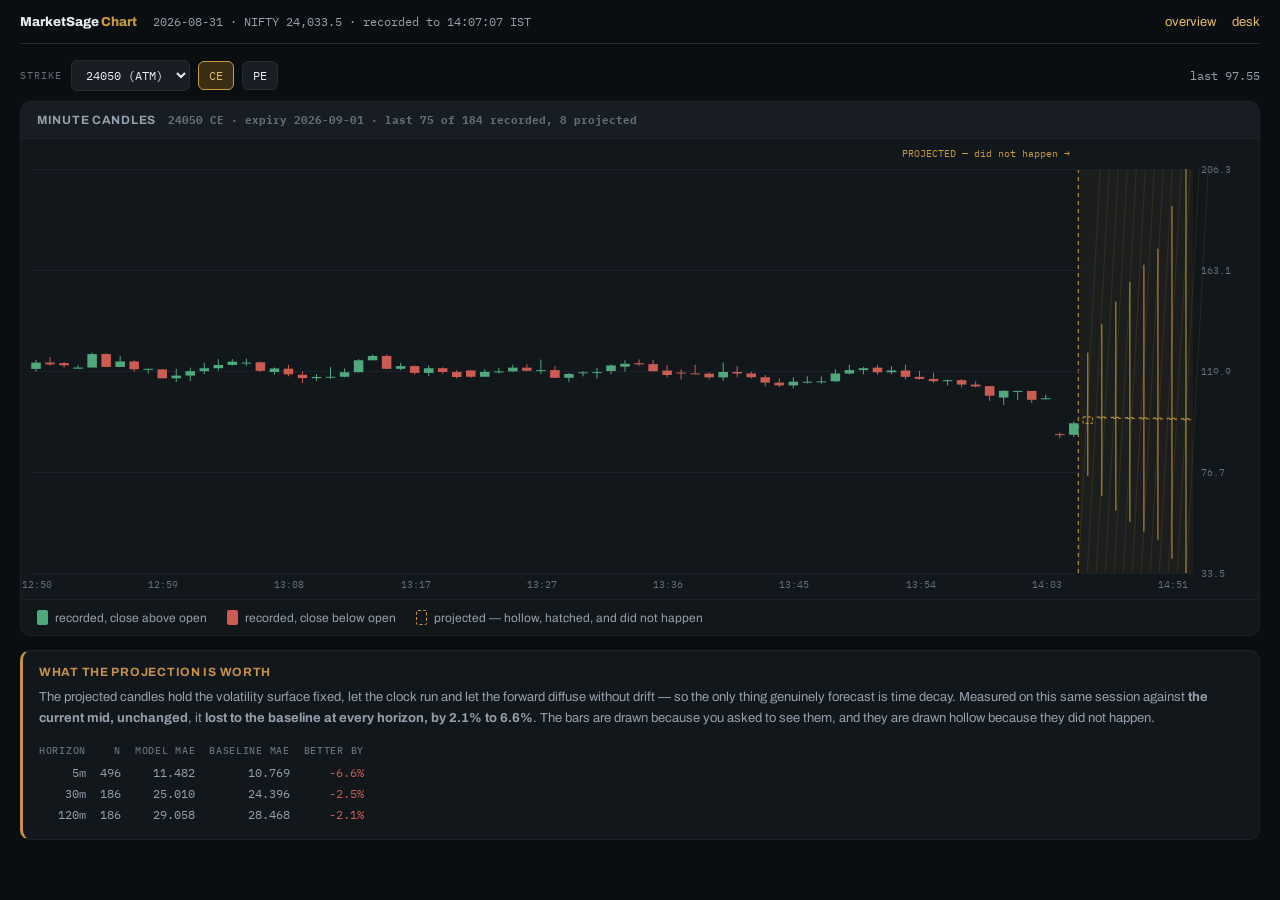
==== services/dashboard/chart.html @ 2f6ae6b8 "Draw the candles, projection included The sheets answered the question in the wrong medium. The ask " ====
<!doctype html>
<html lang="en" data-theme="dark">
<head>
<meta charset="utf-8">
<meta name="viewport" content="width=device-width, initial-scale=1">
<title>Option chart · MarketSage</title>
<link rel="preconnect" href="https://fonts.googleapis.com">
<link rel="preconnect" href="https://fonts.gstatic.com" crossorigin>
<link rel="stylesheet" href="https://fonts.googleapis.com/css2?family=Archivo:wght@400;500;600;700;800&family=IBM+Plex+Mono:wght@400;500;600&display=swap">
<style>
/* One contract's minute candles, and what a projection says comes next.
 *
 * The whole design problem here is one thing: a projection drawn beside a price
 * series is indistinguishable from history the moment somebody screenshots it.
 * So the projected bars are hollow, sit behind a hatched panel, are separated by
 * a labelled divider, and carry the score the method actually earned. None of
 * that is decoration - it is the difference between a chart and a claim.
 */
:root {
  --bg:#0B0E11; --panel:#12171C; --panel-2:#171D23;
  --line:#232B33; --line-soft:#1A2128;
  --fg:#E6ECF2; --fg-dim:#93A0AD; --fg-faint:#626E7A;
  --accent:#C89B3C; --accent-2:#E4BC63; --accent-dim:#3A2E14;
  --up:#4FA97C; --down:#CC5B52; --warn:#C79245;
  --mono:"IBM Plex Mono",ui-monospace,Menlo,monospace;
  --sans:"Archivo",-apple-system,"Segoe UI",Roboto,sans-serif;
}
* { box-sizing:border-box; }
body { margin:0; background:var(--bg); color:var(--fg); font-family:var(--sans); font-size:13px; }
a { color:var(--accent-2); text-decoration:none; }
.wrap { max-width:1320px; margin:0 auto; padding:0 20px 60px; }

.top { display:flex; align-items:center; gap:16px; flex-wrap:wrap; padding:14px 0;
       border-bottom:1px solid var(--line); }
.brand { font-weight:800; } .brand em { font-style:normal; color:var(--accent); }
.spacer { flex:1; }
.meta { font-family:var(--mono); font-size:12px; color:var(--fg-dim); }

.controls { display:flex; gap:8px; align-items:center; flex-wrap:wrap; margin:16px 0 10px; }
select, button { font-family:var(--mono); font-size:12px; background:var(--panel-2);
  color:var(--fg); border:1px solid var(--line); border-radius:6px; padding:6px 10px; }
button[aria-pressed="true"] { background:var(--accent-dim); border-color:var(--accent);
  color:var(--accent-2); }
label { font-family:var(--mono); font-size:10px; letter-spacing:.09em; text-transform:uppercase;
  color:var(--fg-faint); margin-right:2px; }

.panel { background:var(--panel); border:1px solid var(--line-soft); border-radius:10px;
  overflow:hidden; }
.panel h2 { margin:0; padding:11px 16px; font-size:12px; letter-spacing:.06em;
  text-transform:uppercase; color:var(--fg-dim); border-bottom:1px solid var(--line-soft);
  background:var(--panel-2); display:flex; gap:12px; align-items:baseline; }
.panel h2 .sub { font-family:var(--mono); font-size:11px; color:var(--fg-faint);
  text-transform:none; letter-spacing:0; }
#chart { display:block; width:100%; height:460px; }

.legend { display:flex; gap:20px; flex-wrap:wrap; padding:10px 16px;
  border-top:1px solid var(--line-soft); font-size:12px; color:var(--fg-dim); }
.key { display:inline-flex; align-items:center; gap:7px; }
.swatch { width:11px; height:15px; border-radius:2px; display:inline-block; }
.swatch.up { background:var(--up); } .swatch.down { background:var(--down); }
.swatch.proj { background:transparent; border:1.5px dashed var(--accent); }

.verdict { margin-top:14px; background:var(--panel); border:1px solid var(--line-soft);
  border-left:3px solid var(--warn); border-radius:10px; padding:14px 16px; }
.verdict h3 { margin:0 0 8px; font-size:12px; letter-spacing:.06em; text-transform:uppercase;
  color:var(--warn); }
.verdict p { margin:0 0 10px; color:var(--fg-dim); line-height:1.6; }
table { border-collapse:collapse; font-family:var(--mono); font-size:12px; }
th { text-align:right; padding:5px 14px 5px 0; color:var(--fg-faint); font-weight:500;
  font-size:10px; letter-spacing:.07em; text-transform:uppercase; }
td { text-align:right; padding:3px 14px 3px 0; color:var(--fg-dim); }
td.bad { color:var(--down); }
.muted { color:var(--fg-faint); }
</style>
</head>
<body>
<div class="wrap">

  <div class="top">
    <span class="brand">MarketSage&nbsp;<em>Chart</em></span>
    <span class="meta" id="meta">—</span>
    <span class="spacer"></span>
    <a href="index.html">overview</a>
    <a href="desk.html">desk</a>
  </div>

  <div class="controls">
    <label for="strike">strike</label>
    <select id="strike"></select>
    <button id="ce" data-right="CE" aria-pressed="true">CE</button>
    <button id="pe" data-right="PE" aria-pressed="false">PE</button>
    <span class="spacer"></span>
    <span class="meta" id="last">—</span>
  </div>

  <div class="panel">
    <h2>Minute candles <span class="sub" id="title">—</span></h2>
    <canvas id="chart"></canvas>
    <div class="legend">
      <span class="key"><i class="swatch up"></i> recorded, close above open</span>
      <span class="key"><i class="swatch down"></i> recorded, close below open</span>
      <span class="key"><i class="swatch proj"></i> projected — hollow, hatched, and did not happen</span>
    </div>
  </div>

  <div class="verdict">
    <h3>What the projection is worth</h3>
    <p id="verdictText" class="muted"></p>
    <table id="scoreTable"></table>
  </div>

</div>

<script src="chart_data.js"></script>
<script>
const D = window.CHART;
const cv = document.getElementById("chart");
const ctx = cv.getContext("2d");
let right = "CE";
// Recorded bars shown. Enough for the shape of the session, few enough that the
// projection is legible beside them rather than crushed against the axis.
const WINDOW = 75;

const css = n => getComputedStyle(document.documentElement).getPropertyValue(n).trim();

function strikes() {
  return [...new Set(D.series.map(s => s.strike))].sort((a, b) => a - b);
}
function current() {
  const k = Number(document.getElementById("strike").value);
  return D.series.find(s => s.strike === k && s.right === right);
}

function fit() {
  // Redraw at the device's pixel density; a canvas scaled by CSS alone renders
  // candles a pixel wide as a smear.
  const ratio = window.devicePixelRatio || 1;
  cv.width = cv.clientWidth * ratio;
  cv.height = cv.clientHeight * ratio;
  ctx.setTransform(ratio, 0, 0, ratio, 0, 0);
}

function draw() {
  const s = current();
  fit();
  const W = cv.clientWidth, H = cv.clientHeight;
  ctx.clearRect(0, 0, W, H);
  if (!s || !s.recorded.length) {
    ctx.fillStyle = css("--fg-faint"); ctx.font = "13px " + css("--sans");
    ctx.fillText("nothing recorded for this contract", 20, 30);
    return;
  }

  // A trailing window, not the whole session. With 184 recorded bars against
  // eight projected ones the projection was three percent of the width - the
  // part the chart exists to show, squeezed into the margin.
  const rec = s.recorded.slice(-WINDOW), proj = s.projected || [];
  const all = [...rec, ...proj];
  const pad = { l: 8, r: 66, t: 30, b: 26 };
  const lo = Math.min(...all.map(b => b.l)), hi = Math.max(...all.map(b => b.h));
  const span = (hi - lo) || 1;
  const y = v => pad.t + (H - pad.t - pad.b) * (1 - (v - lo) / span);
  const n = all.length;
  const bw = Math.max(1.2, (W - pad.l - pad.r) / n * 0.68);
  const x = i => pad.l + (W - pad.l - pad.r) * (i + 0.5) / n;

  // The hatched panel behind everything projected. A reader who takes in only
  // the shape still sees that the right-hand side is a different kind of thing.
  if (proj.length) {
    const x0 = x(rec.length) - bw;
    ctx.save();
    ctx.fillStyle = "rgba(200,155,60,0.06)";
    ctx.fillRect(x0, pad.t, W - pad.r - x0, H - pad.t - pad.b);
    ctx.strokeStyle = "rgba(200,155,60,0.13)"; ctx.lineWidth = 1;
    for (let px = x0; px < W - pad.r; px += 9) {
      ctx.beginPath(); ctx.moveTo(px, H - pad.b); ctx.lineTo(px + 22, pad.t); ctx.stroke();
    }
    ctx.restore();

    ctx.strokeStyle = css("--accent"); ctx.setLineDash([4, 4]); ctx.lineWidth = 1;
    ctx.beginPath(); ctx.moveTo(x0, pad.t); ctx.lineTo(x0, H - pad.b); ctx.stroke();
    ctx.setLineDash([]);
    // Above the plot, right-aligned to the divider, so it cannot be clipped by
    // the price axis however narrow the projection is.
    ctx.fillStyle = css("--accent"); ctx.font = "10px " + css("--mono");
    ctx.textAlign = "right";
    ctx.fillText("PROJECTED — did not happen →", x0 - 8, 18);
    ctx.textAlign = "left";
  }

  // Price axis.
  ctx.font = "10px " + css("--mono"); ctx.fillStyle = css("--fg-faint");
  ctx.strokeStyle = css("--line-soft"); ctx.lineWidth = 1;
  for (let i = 0; i <= 4; i++) {
    const v = lo + span * i / 4, yy = Math.round(y(v)) + 0.5;
    ctx.beginPath(); ctx.moveTo(pad.l, yy); ctx.lineTo(W - pad.r, yy); ctx.stroke();
    ctx.fillText(v.toFixed(1), W - pad.r + 8, yy + 3);
  }

  all.forEach((b, i) => {
    const projected = i >= rec.length;
    const up = b.c >= b.o;
    const colour = projected ? css("--accent") : (up ? css("--up") : css("--down"));
    const cx = x(i);
    ctx.strokeStyle = colour; ctx.lineWidth = 1;
    ctx.beginPath(); ctx.moveTo(cx, y(b.h)); ctx.lineTo(cx, y(b.l)); ctx.stroke();

    const top = y(Math.max(b.o, b.c)), bot = y(Math.min(b.o, b.c));
    const h = Math.max(1, bot - top);
    if (projected) {
      // Hollow, dashed. A filled projected candle is a lie with a light source.
      ctx.setLineDash([3, 2]);
      ctx.strokeRect(cx - bw / 2, top, bw, h);
      ctx.setLineDash([]);
    } else {
      ctx.fillStyle = colour;
      ctx.fillRect(cx - bw / 2, top, bw, h);
    }
  });

  // Time axis, thinned so labels never collide.
  ctx.fillStyle = css("--fg-faint");
  const every = Math.ceil(n / 10);
  all.forEach((b, i) => {
    if (i % every) return;
    ctx.fillText(b.t, x(i) - 14, H - pad.b + 15);
  });
}

function render() {
  const s = current();
  document.getElementById("title").textContent =
    s ? `${s.strike} ${s.right} · expiry ${D.expiry} · last ${Math.min(WINDOW, s.recorded.length)} of ${s.recorded.length} recorded, ${s.projected.length} projected`
      : "—";
  document.getElementById("last").textContent =
    s && s.recorded.length ? `last ${s.recorded[s.recorded.length - 1].c.toFixed(2)}` : "";
  draw();
}

function init() {
  document.getElementById("meta").textContent =
    `${D.day} · NIFTY ${D.spot.toLocaleString("en-IN")} · recorded to ${D.as_of} IST`;

  const sel = document.getElementById("strike");
  const atm = strikes().reduce((a, b) => Math.abs(b - D.spot) < Math.abs(a - D.spot) ? b : a);
  sel.innerHTML = strikes().map(k =>
    `<option value="${k}" ${k === atm ? "selected" : ""}>${k}${k === atm ? "  (ATM)" : ""}</option>`
  ).join("");
  sel.onchange = render;

  for (const id of ["ce", "pe"]) {
    document.getElementById(id).onclick = e => {
      right = e.currentTarget.dataset.right;
      document.getElementById("ce").setAttribute("aria-pressed", String(right === "CE"));
      document.getElementById("pe").setAttribute("aria-pressed", String(right === "PE"));
      render();
    };
  }

  const sc = D.score;
  document.getElementById("verdictText").innerHTML =
    `The projected candles hold the volatility surface fixed, let the clock run and let the ` +
    `forward diffuse without drift — so the only thing genuinely forecast is time decay. ` +
    `Measured on this same session against <strong>${sc.baseline}</strong>, it ` +
    `<strong>${sc.verdict}</strong>. The bars are drawn because you asked to see them, and ` +
    `they are drawn hollow because they did not happen.`;
  document.getElementById("scoreTable").innerHTML =
    "<tr><th>horizon</th><th>n</th><th>model MAE</th><th>baseline MAE</th><th>better by</th></tr>" +
    sc.horizons.map(h => {
      const d = 1 - h.model_mae / h.baseline_mae;
      return `<tr><td>${h.minutes}m</td><td>${h.n}</td><td>${h.model_mae.toFixed(3)}</td>` +
             `<td>${h.baseline_mae.toFixed(3)}</td>` +
             `<td class="${d < 0 ? "bad" : ""}">${(d * 100).toFixed(1)}%</td></tr>`;
    }).join("");

  render();
  window.addEventListener("resize", draw);
}
init();
</script>
</body>
</html>
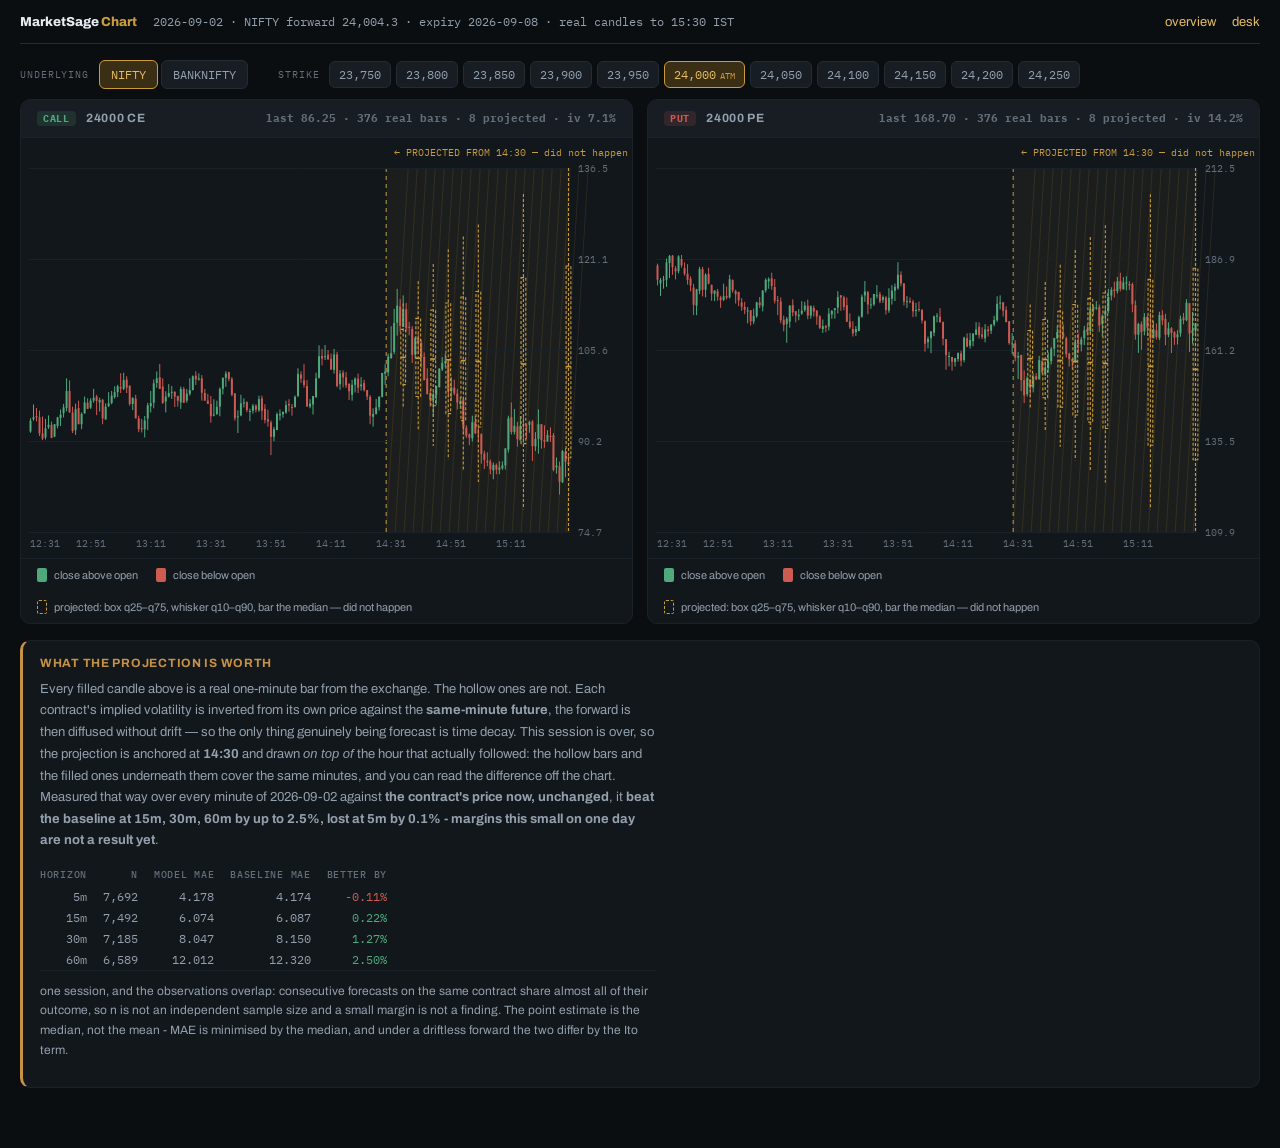
==== commit d6ad6e29: "Real option candles for both indices, and the endpoint that had never worked The ask was to draw the" ====
--- a/services/dashboard/chart.html
+++ b/services/dashboard/chart.html
@@ -8,13 +8,18 @@
 <link rel="preconnect" href="https://fonts.gstatic.com" crossorigin>
 <link rel="stylesheet" href="https://fonts.googleapis.com/css2?family=Archivo:wght@400;500;600;700;800&family=IBM+Plex+Mono:wght@400;500;600&display=swap">
 <style>
-/* One contract's minute candles, and what a projection says comes next.
+/* One strike's call and put, minute by minute, and what a projection says next.
  *
- * The whole design problem here is one thing: a projection drawn beside a price
- * series is indistinguishable from history the moment somebody screenshots it.
- * So the projected bars are hollow, sit behind a hatched panel, are separated by
- * a labelled divider, and carry the score the method actually earned. None of
- * that is decoration - it is the difference between a chart and a claim.
+ * The design problem is one thing: a projection drawn beside a price series is
+ * indistinguishable from history the moment somebody screenshots it. So the
+ * projected bars are hollow and dashed, sit behind a hatched panel past a
+ * labelled divider, and carry the score the method actually earned on this same
+ * day. None of that is decoration - it is the difference between a chart and a
+ * claim.
+ *
+ * Call and put are drawn side by side rather than behind a toggle, because a
+ * strike is one position seen from two directions and flipping between them
+ * hides the thing worth seeing: they move against each other.
  */
 :root {
   --bg:#0B0E11; --panel:#12171C; --panel-2:#171D23;
@@ -22,13 +27,15 @@
   --fg:#E6ECF2; --fg-dim:#93A0AD; --fg-faint:#626E7A;
   --accent:#C89B3C; --accent-2:#E4BC63; --accent-dim:#3A2E14;
   --up:#4FA97C; --down:#CC5B52; --warn:#C79245;
+  --ce:#4FA97C; --pe:#CC5B52;
   --mono:"IBM Plex Mono",ui-monospace,Menlo,monospace;
   --sans:"Archivo",-apple-system,"Segoe UI",Roboto,sans-serif;
 }
 * { box-sizing:border-box; }
 body { margin:0; background:var(--bg); color:var(--fg); font-family:var(--sans); font-size:13px; }
 a { color:var(--accent-2); text-decoration:none; }
-.wrap { max-width:1320px; margin:0 auto; padding:0 20px 60px; }
+a:hover { text-decoration:underline; }
+.wrap { max-width:1560px; margin:0 auto; padding:0 20px 60px; }
 
 .top { display:flex; align-items:center; gap:16px; flex-wrap:wrap; padding:14px 0;
        border-bottom:1px solid var(--line); }
@@ -36,41 +43,52 @@
 .spacer { flex:1; }
 .meta { font-family:var(--mono); font-size:12px; color:var(--fg-dim); }
 
-.controls { display:flex; gap:8px; align-items:center; flex-wrap:wrap; margin:16px 0 10px; }
-select, button { font-family:var(--mono); font-size:12px; background:var(--panel-2);
-  color:var(--fg); border:1px solid var(--line); border-radius:6px; padding:6px 10px; }
+.controls { display:flex; gap:10px; align-items:center; flex-wrap:wrap; margin:16px 0 6px; }
+label { font-family:var(--mono); font-size:10px; letter-spacing:.09em; text-transform:uppercase;
+  color:var(--fg-faint); }
+button { font-family:var(--mono); font-size:12px; background:var(--panel-2); cursor:pointer;
+  color:var(--fg-dim); border:1px solid var(--line); border-radius:6px; padding:6px 11px; }
+button:hover { color:var(--fg); border-color:var(--fg-faint); }
 button[aria-pressed="true"] { background:var(--accent-dim); border-color:var(--accent);
   color:var(--accent-2); }
-label { font-family:var(--mono); font-size:10px; letter-spacing:.09em; text-transform:uppercase;
-  color:var(--fg-faint); margin-right:2px; }
-
+.strikes { display:flex; gap:5px; flex-wrap:wrap; }
+.strikes button { padding:5px 9px; }
+.strikes button .atm { color:var(--accent); font-size:9px; margin-left:4px; }
+
+.grid { display:grid; gap:14px; margin-top:10px;
+        grid-template-columns:repeat(auto-fit,minmax(460px,1fr)); }
 .panel { background:var(--panel); border:1px solid var(--line-soft); border-radius:10px;
   overflow:hidden; }
 .panel h2 { margin:0; padding:11px 16px; font-size:12px; letter-spacing:.06em;
   text-transform:uppercase; color:var(--fg-dim); border-bottom:1px solid var(--line-soft);
-  background:var(--panel-2); display:flex; gap:12px; align-items:baseline; }
+  background:var(--panel-2); display:flex; gap:10px; align-items:baseline; flex-wrap:wrap; }
+.panel h2 .tag { font-family:var(--mono); padding:1px 6px; border-radius:4px; font-size:10px; }
+.panel h2 .tag.ce { background:rgba(79,169,124,.15); color:var(--ce); }
+.panel h2 .tag.pe { background:rgba(204,91,82,.15); color:var(--pe); }
 .panel h2 .sub { font-family:var(--mono); font-size:11px; color:var(--fg-faint);
-  text-transform:none; letter-spacing:0; }
-#chart { display:block; width:100%; height:460px; }
-
-.legend { display:flex; gap:20px; flex-wrap:wrap; padding:10px 16px;
-  border-top:1px solid var(--line-soft); font-size:12px; color:var(--fg-dim); }
+  text-transform:none; letter-spacing:0; margin-left:auto; }
+canvas { display:block; width:100%; height:420px; }
+
+.legend { display:flex; gap:18px; flex-wrap:wrap; padding:9px 16px;
+  border-top:1px solid var(--line-soft); font-size:11px; color:var(--fg-dim); }
 .key { display:inline-flex; align-items:center; gap:7px; }
-.swatch { width:11px; height:15px; border-radius:2px; display:inline-block; }
+.swatch { width:10px; height:14px; border-radius:2px; display:inline-block; }
 .swatch.up { background:var(--up); } .swatch.down { background:var(--down); }
 .swatch.proj { background:transparent; border:1.5px dashed var(--accent); }
 
-.verdict { margin-top:14px; background:var(--panel); border:1px solid var(--line-soft);
-  border-left:3px solid var(--warn); border-radius:10px; padding:14px 16px; }
-.verdict h3 { margin:0 0 8px; font-size:12px; letter-spacing:.06em; text-transform:uppercase;
+.verdict { margin-top:16px; background:var(--panel); border:1px solid var(--line-soft);
+  border-left:3px solid var(--warn); border-radius:10px; padding:15px 17px; }
+.verdict h3 { margin:0 0 9px; font-size:12px; letter-spacing:.06em; text-transform:uppercase;
   color:var(--warn); }
-.verdict p { margin:0 0 10px; color:var(--fg-dim); line-height:1.6; }
+.verdict p { margin:0 0 11px; color:var(--fg-dim); line-height:1.65; max-width:88ch; }
 table { border-collapse:collapse; font-family:var(--mono); font-size:12px; }
-th { text-align:right; padding:5px 14px 5px 0; color:var(--fg-faint); font-weight:500;
+th { text-align:right; padding:5px 16px 5px 0; color:var(--fg-faint); font-weight:500;
   font-size:10px; letter-spacing:.07em; text-transform:uppercase; }
-td { text-align:right; padding:3px 14px 3px 0; color:var(--fg-dim); }
-td.bad { color:var(--down); }
+td { text-align:right; padding:3px 16px 3px 0; color:var(--fg-dim); }
+td.bad { color:var(--down); } td.good { color:var(--up); }
 .muted { color:var(--fg-faint); }
+.note { margin-top:11px; padding-top:11px; border-top:1px solid var(--line-soft);
+  color:var(--fg-faint); line-height:1.6; font-size:12px; max-width:88ch; }
 </style>
 </head>
 <body>
@@ -80,26 +98,42 @@
     <span class="brand">MarketSage&nbsp;<em>Chart</em></span>
     <span class="meta" id="meta">—</span>
     <span class="spacer"></span>
+    <!-- No link to live.html. It is deliberately off the publish allowlist -
+         it polls /api/live, which only the local dashboard process serves - so
+         linking it from here would publish a page pointing at a 404. There is a
+         test for exactly this and it caught this link. -->
     <a href="index.html">overview</a>
     <a href="desk.html">desk</a>
   </div>
 
   <div class="controls">
-    <label for="strike">strike</label>
-    <select id="strike"></select>
-    <button id="ce" data-right="CE" aria-pressed="true">CE</button>
-    <button id="pe" data-right="PE" aria-pressed="false">PE</button>
-    <span class="spacer"></span>
-    <span class="meta" id="last">—</span>
+    <label>underlying</label>
+    <span id="unders"></span>
+    <span style="width:10px"></span>
+    <label>strike</label>
+    <span class="strikes" id="strikes"></span>
   </div>
 
-  <div class="panel">
-    <h2>Minute candles <span class="sub" id="title">—</span></h2>
-    <canvas id="chart"></canvas>
-    <div class="legend">
-      <span class="key"><i class="swatch up"></i> recorded, close above open</span>
-      <span class="key"><i class="swatch down"></i> recorded, close below open</span>
-      <span class="key"><i class="swatch proj"></i> projected — hollow, hatched, and did not happen</span>
+  <div class="grid">
+    <div class="panel">
+      <h2><span class="tag ce">CALL</span> <span id="ceTitle">—</span>
+          <span class="sub" id="ceSub">—</span></h2>
+      <canvas id="ceChart"></canvas>
+      <div class="legend">
+        <span class="key"><i class="swatch up"></i> close above open</span>
+        <span class="key"><i class="swatch down"></i> close below open</span>
+        <span class="key"><i class="swatch proj"></i> projected: box q25–q75, whisker q10–q90, bar the median — did not happen</span>
+      </div>
+    </div>
+    <div class="panel">
+      <h2><span class="tag pe">PUT</span> <span id="peTitle">—</span>
+          <span class="sub" id="peSub">—</span></h2>
+      <canvas id="peChart"></canvas>
+      <div class="legend">
+        <span class="key"><i class="swatch up"></i> close above open</span>
+        <span class="key"><i class="swatch down"></i> close below open</span>
+        <span class="key"><i class="swatch proj"></i> projected: box q25–q75, whisker q10–q90, bar the median — did not happen</span>
+      </div>
     </div>
   </div>
 
@@ -107,6 +141,7 @@
     <h3>What the projection is worth</h3>
     <p id="verdictText" class="muted"></p>
     <table id="scoreTable"></table>
+    <p class="note" id="caveat"></p>
   </div>
 
 </div>
@@ -114,60 +149,65 @@
 <script src="chart_data.js"></script>
 <script>
 const D = window.CHART;
-const cv = document.getElementById("chart");
-const ctx = cv.getContext("2d");
-let right = "CE";
-// Recorded bars shown. Enough for the shape of the session, few enough that the
-// projection is legible beside them rather than crushed against the axis.
-const WINDOW = 75;
+
+// A trailing window, not the whole session. Wide enough that the projected hour
+// is a minority of the picture: at 75 bars the hatched panel covered four fifths
+// of the chart, and a marking that covers almost everything stops marking
+// anything. Three hours of real trading against one projected one.
+const WINDOW = 180;
+
+let block = D.blocks[0];
+let strike = block.atm;
 
 const css = n => getComputedStyle(document.documentElement).getPropertyValue(n).trim();
-
-function strikes() {
-  return [...new Set(D.series.map(s => s.strike))].sort((a, b) => a - b);
-}
-function current() {
-  const k = Number(document.getElementById("strike").value);
-  return D.series.find(s => s.strike === k && s.right === right);
-}
-
-function fit() {
+const $ = id => document.getElementById(id);
+
+const strikesOf = b => [...new Set(b.series.map(s => s.strike))].sort((a, b) => a - b);
+const seriesFor = right => block.series.find(s => s.strike === strike && s.right === right);
+
+function fit(cv) {
   // Redraw at the device's pixel density; a canvas scaled by CSS alone renders
-  // candles a pixel wide as a smear.
+  // a one-pixel wick as a smear.
   const ratio = window.devicePixelRatio || 1;
   cv.width = cv.clientWidth * ratio;
   cv.height = cv.clientHeight * ratio;
-  ctx.setTransform(ratio, 0, 0, ratio, 0, 0);
-}
-
-function draw() {
-  const s = current();
-  fit();
+  cv.getContext("2d").setTransform(ratio, 0, 0, ratio, 0, 0);
+}
+
+function draw(cv, s) {
+  fit(cv);
+  const ctx = cv.getContext("2d");
   const W = cv.clientWidth, H = cv.clientHeight;
   ctx.clearRect(0, 0, W, H);
   if (!s || !s.recorded.length) {
     ctx.fillStyle = css("--fg-faint"); ctx.font = "13px " + css("--sans");
-    ctx.fillText("nothing recorded for this contract", 20, 30);
+    ctx.fillText("this contract did not trade today", 20, 34);
     return;
   }
 
-  // A trailing window, not the whole session. With 184 recorded bars against
-  // eight projected ones the projection was three percent of the width - the
-  // part the chart exists to show, squeezed into the margin.
   const rec = s.recorded.slice(-WINDOW), proj = s.projected || [];
-  const all = [...rec, ...proj];
-  const pad = { l: 8, r: 66, t: 30, b: 26 };
+  const pad = { l: 8, r: 62, t: 30, b: 26 };
+
+  // Projected bars sit on the same time axis as the real ones, at the minute
+  // each was a forecast *of*. The day is over, so the projection lands on top of
+  // an hour that actually happened — which is the only arrangement where a
+  // reader can judge it instead of taking the table's word for it.
+  const at = new Map(rec.map((b, i) => [b.t, i]));
+  const placed = proj.map(p => ({ ...p, i: at.get(p.t) })).filter(p => p.i !== undefined);
+  const anchorAt = at.has(s.anchor) ? at.get(s.anchor) : rec.length;
+
+  const all = [...rec, ...placed];
   const lo = Math.min(...all.map(b => b.l)), hi = Math.max(...all.map(b => b.h));
   const span = (hi - lo) || 1;
   const y = v => pad.t + (H - pad.t - pad.b) * (1 - (v - lo) / span);
-  const n = all.length;
-  const bw = Math.max(1.2, (W - pad.l - pad.r) / n * 0.68);
+  const n = rec.length;
+  const bw = Math.max(1.2, (W - pad.l - pad.r) / n * 0.66);
   const x = i => pad.l + (W - pad.l - pad.r) * (i + 0.5) / n;
 
   // The hatched panel behind everything projected. A reader who takes in only
   // the shape still sees that the right-hand side is a different kind of thing.
-  if (proj.length) {
-    const x0 = x(rec.length) - bw;
+  if (placed.length) {
+    const x0 = x(anchorAt) - bw;
     ctx.save();
     ctx.fillStyle = "rgba(200,155,60,0.06)";
     ctx.fillRect(x0, pad.t, W - pad.r - x0, H - pad.t - pad.b);
@@ -180,15 +220,15 @@
     ctx.strokeStyle = css("--accent"); ctx.setLineDash([4, 4]); ctx.lineWidth = 1;
     ctx.beginPath(); ctx.moveTo(x0, pad.t); ctx.lineTo(x0, H - pad.b); ctx.stroke();
     ctx.setLineDash([]);
-    // Above the plot, right-aligned to the divider, so it cannot be clipped by
-    // the price axis however narrow the projection is.
+    // Above the plot and right-aligned to the divider, so it cannot be clipped
+    // by the price axis however narrow the projection is.
+    // Inside the hatched region and left-aligned to its own divider. Aligned
+    // the other way it ran off the left edge of the canvas as soon as the
+    // anchor moved early in the window, and printed "30 — did not happen".
     ctx.fillStyle = css("--accent"); ctx.font = "10px " + css("--mono");
-    ctx.textAlign = "right";
-    ctx.fillText("PROJECTED — did not happen →", x0 - 8, 18);
-    ctx.textAlign = "left";
-  }
-
-  // Price axis.
+    ctx.fillText(`← PROJECTED FROM ${s.anchor} — did not happen`, x0 + 8, 18);
+  }
+
   ctx.font = "10px " + css("--mono"); ctx.fillStyle = css("--fg-faint");
   ctx.strokeStyle = css("--line-soft"); ctx.lineWidth = 1;
   for (let i = 0; i <= 4; i++) {
@@ -197,84 +237,127 @@
     ctx.fillText(v.toFixed(1), W - pad.r + 8, yy + 3);
   }
 
-  all.forEach((b, i) => {
-    const projected = i >= rec.length;
-    const up = b.c >= b.o;
-    const colour = projected ? css("--accent") : (up ? css("--up") : css("--down"));
+  // What happened, first and filled.
+  rec.forEach((b, i) => {
+    const colour = b.c >= b.o ? css("--up") : css("--down");
     const cx = x(i);
     ctx.strokeStyle = colour; ctx.lineWidth = 1;
     ctx.beginPath(); ctx.moveTo(cx, y(b.h)); ctx.lineTo(cx, y(b.l)); ctx.stroke();
-
     const top = y(Math.max(b.o, b.c)), bot = y(Math.min(b.o, b.c));
-    const h = Math.max(1, bot - top);
-    if (projected) {
-      // Hollow, dashed. A filled projected candle is a lie with a light source.
-      ctx.setLineDash([3, 2]);
-      ctx.strokeRect(cx - bw / 2, top, bw, h);
-      ctx.setLineDash([]);
-    } else {
-      ctx.fillStyle = colour;
-      ctx.fillRect(cx - bw / 2, top, bw, h);
-    }
+    ctx.fillStyle = colour;
+    ctx.fillRect(cx - bw / 2, top, bw, Math.max(1, bot - top));
   });
 
-  // Time axis, thinned so labels never collide.
+  // What was claimed, drawn over it — hollow and dashed, so it reads as an
+  // overlay on the record rather than as more of the record. A filled projected
+  // candle is a lie with a light source.
+  //
+  // The body is the q25–q75 range, not open-to-close. A projection's open and
+  // close are both medians and they barely move — a driftless forward is a
+  // martingale — so an open-to-close body came out one pixel tall inside a
+  // sixty-pixel whisker, and the bars rendered as bare vertical lines. The
+  // interquartile range is also the more honest shape: this is a distribution,
+  // and drawing it as a distribution is not a compromise.
+  const pw = Math.max(4, bw * 2.4);
+  placed.forEach(b => {
+    const cx = x(b.i);
+    ctx.strokeStyle = css("--accent"); ctx.lineWidth = 1.1;
+    ctx.setLineDash([3, 2]);
+    ctx.beginPath(); ctx.moveTo(cx, y(b.h)); ctx.lineTo(cx, y(b.l)); ctx.stroke();
+    const top = y(b.q75), bot = y(b.q25);
+    ctx.strokeRect(cx - pw / 2, top, pw, Math.max(3, bot - top));
+    ctx.setLineDash([]);
+    // The median, solid, so the centre of the claim is readable at a glance.
+    ctx.lineWidth = 1.6;
+    ctx.beginPath();
+    ctx.moveTo(cx - pw / 2, y(b.c)); ctx.lineTo(cx + pw / 2, y(b.c)); ctx.stroke();
+  });
+  ctx.lineWidth = 1;
+
+  // Time axis, centred on its bar and clamped inside the plot - the first label
+  // was being drawn at a negative x and rendering as "2:31".
   ctx.fillStyle = css("--fg-faint");
-  const every = Math.ceil(n / 10);
-  all.forEach((b, i) => {
+  ctx.textAlign = "center";
+  const every = Math.ceil(n / 9);
+  rec.forEach((b, i) => {
     if (i % every) return;
-    ctx.fillText(b.t, x(i) - 14, H - pad.b + 15);
+    ctx.fillText(b.t, Math.min(Math.max(x(i), pad.l + 16), W - pad.r - 16), H - pad.b + 15);
   });
+  ctx.textAlign = "left";
+}
+
+function panel(right, cvId, titleId, subId) {
+  const s = seriesFor(right);
+  $(titleId).textContent = s ? `${s.strike} ${right}` : "—";
+  $(subId).textContent = s && s.recorded.length
+    ? `last ${s.recorded[s.recorded.length - 1].c.toFixed(2)} · `
+      + `${s.recorded.length} real bars · ${s.projected.length} projected`
+      + (s.iv !== null ? ` · iv ${(s.iv * 100).toFixed(1)}%` : " · iv not invertible")
+    : "no bars";
+  draw($(cvId), s);
 }
 
 function render() {
-  const s = current();
-  document.getElementById("title").textContent =
-    s ? `${s.strike} ${s.right} · expiry ${D.expiry} · last ${Math.min(WINDOW, s.recorded.length)} of ${s.recorded.length} recorded, ${s.projected.length} projected`
-      : "—";
-  document.getElementById("last").textContent =
-    s && s.recorded.length ? `last ${s.recorded[s.recorded.length - 1].c.toFixed(2)}` : "";
-  draw();
+  panel("CE", "ceChart", "ceTitle", "ceSub");
+  panel("PE", "peChart", "peTitle", "peSub");
+
+  $("meta").textContent =
+    `${block.day} · ${block.name} forward ${block.forward.close.toLocaleString("en-IN")} `
+    + `· expiry ${block.expiry} · real candles to ${block.as_of} IST`;
+
+  const sc = block.score;
+  const s = seriesFor("CE");
+  $("verdictText").innerHTML =
+    `Every filled candle above is a real one-minute bar from the exchange. The hollow ones `
+    + `are not. Each contract's implied volatility is inverted from its own price against the `
+    + `<strong>same-minute future</strong>, the forward is then diffused without drift — so the `
+    + `only thing genuinely being forecast is time decay. `
+    + (s ? `This session is over, so the projection is anchored at <strong>${s.anchor}</strong> `
+        + `and drawn <em>on top of</em> the hour that actually followed: the hollow bars and the `
+        + `filled ones underneath them cover the same minutes, and you can read the difference `
+        + `off the chart. ` : "")
+    + `Measured that way over every minute of ${sc.measured_on} against `
+    + `<strong>${sc.baseline}</strong>, it <strong>${sc.verdict}</strong>.`;
+
+  $("scoreTable").innerHTML =
+    "<tr><th>horizon</th><th>n</th><th>model MAE</th><th>baseline MAE</th><th>better by</th></tr>"
+    + sc.horizons.map(h => {
+        const d = -h.delta_pct;
+        return `<tr><td>${h.minutes}m</td><td>${h.n.toLocaleString("en-IN")}</td>`
+             + `<td>${h.model_mae.toFixed(3)}</td><td>${h.baseline_mae.toFixed(3)}</td>`
+             + `<td class="${d < 0 ? "bad" : "good"}">${d.toFixed(2)}%</td></tr>`;
+      }).join("");
+
+  $("caveat").textContent = sc.caveat + ". The point estimate is " + sc.point_estimate + ".";
+}
+
+function buildStrikes() {
+  const ks = strikesOf(block);
+  if (!ks.includes(strike)) strike = block.atm;
+  $("strikes").innerHTML = ks.map(k =>
+    `<button data-k="${k}" aria-pressed="${k === strike}">${k.toLocaleString("en-IN")}`
+    + `${k === block.atm ? '<span class="atm">ATM</span>' : ""}</button>`).join("");
+  for (const b of $("strikes").querySelectorAll("button")) {
+    b.onclick = () => { strike = Number(b.dataset.k); buildStrikes(); render(); };
+  }
 }
 
 function init() {
-  document.getElementById("meta").textContent =
-    `${D.day} · NIFTY ${D.spot.toLocaleString("en-IN")} · recorded to ${D.as_of} IST`;
-
-  const sel = document.getElementById("strike");
-  const atm = strikes().reduce((a, b) => Math.abs(b - D.spot) < Math.abs(a - D.spot) ? b : a);
-  sel.innerHTML = strikes().map(k =>
-    `<option value="${k}" ${k === atm ? "selected" : ""}>${k}${k === atm ? "  (ATM)" : ""}</option>`
-  ).join("");
-  sel.onchange = render;
-
-  for (const id of ["ce", "pe"]) {
-    document.getElementById(id).onclick = e => {
-      right = e.currentTarget.dataset.right;
-      document.getElementById("ce").setAttribute("aria-pressed", String(right === "CE"));
-      document.getElementById("pe").setAttribute("aria-pressed", String(right === "PE"));
-      render();
+  $("unders").innerHTML = D.blocks.map((b, i) =>
+    `<button data-i="${i}" aria-pressed="${i === 0}">${b.name}</button>`).join(" ");
+  for (const b of $("unders").querySelectorAll("button")) {
+    b.onclick = () => {
+      block = D.blocks[Number(b.dataset.i)];
+      strike = block.atm;
+      for (const o of $("unders").querySelectorAll("button")) {
+        o.setAttribute("aria-pressed", String(o === b));
+      }
+      buildStrikes(); render();
     };
   }
-
-  const sc = D.score;
-  document.getElementById("verdictText").innerHTML =
-    `The projected candles hold the volatility surface fixed, let the clock run and let the ` +
-    `forward diffuse without drift — so the only thing genuinely forecast is time decay. ` +
-    `Measured on this same session against <strong>${sc.baseline}</strong>, it ` +
-    `<strong>${sc.verdict}</strong>. The bars are drawn because you asked to see them, and ` +
-    `they are drawn hollow because they did not happen.`;
-  document.getElementById("scoreTable").innerHTML =
-    "<tr><th>horizon</th><th>n</th><th>model MAE</th><th>baseline MAE</th><th>better by</th></tr>" +
-    sc.horizons.map(h => {
-      const d = 1 - h.model_mae / h.baseline_mae;
-      return `<tr><td>${h.minutes}m</td><td>${h.n}</td><td>${h.model_mae.toFixed(3)}</td>` +
-             `<td>${h.baseline_mae.toFixed(3)}</td>` +
-             `<td class="${d < 0 ? "bad" : ""}">${(d * 100).toFixed(1)}%</td></tr>`;
-    }).join("");
-
+  buildStrikes();
   render();
-  window.addEventListener("resize", draw);
+  window.addEventListener("resize", render);
 }
 init();
 </script>
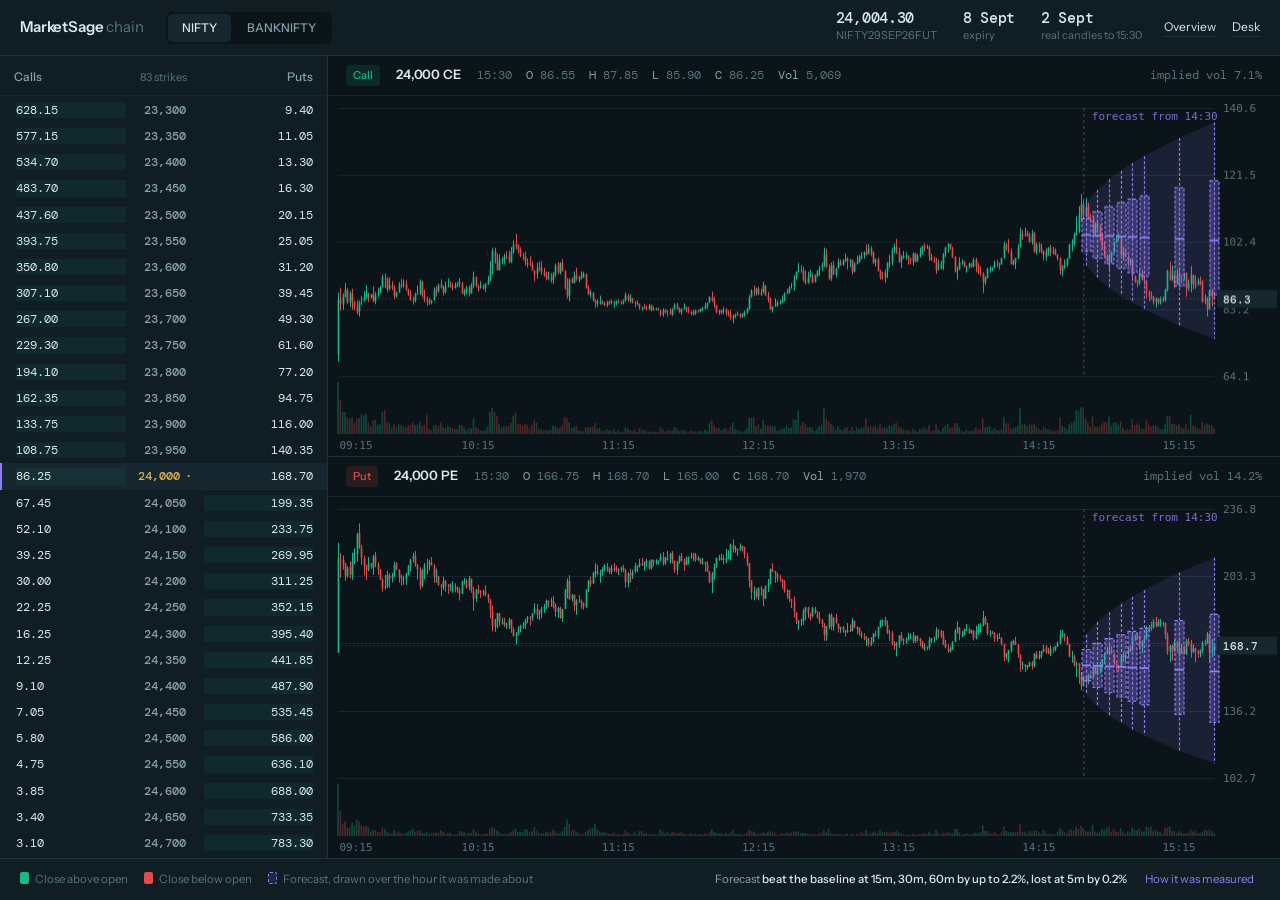
==== commit 8621a9f6: "Rebuild the chart page around the chain, and fetch all of it The page was rejected, and fairly. Elev" ====
--- a/services/dashboard/chart.html
+++ b/services/dashboard/chart.html
@@ -3,361 +3,585 @@
 <head>
 <meta charset="utf-8">
 <meta name="viewport" content="width=device-width, initial-scale=1">
-<title>Option chart · MarketSage</title>
+<title>Option chain · MarketSage</title>
 <link rel="preconnect" href="https://fonts.googleapis.com">
 <link rel="preconnect" href="https://fonts.gstatic.com" crossorigin>
-<link rel="stylesheet" href="https://fonts.googleapis.com/css2?family=Archivo:wght@400;500;600;700;800&family=IBM+Plex+Mono:wght@400;500;600&display=swap">
+<link rel="stylesheet" href="https://fonts.googleapis.com/css2?family=Instrument+Sans:wght@400;500;600&family=DM+Mono:wght@400;500&display=swap">
 <style>
-/* One strike's call and put, minute by minute, and what a projection says next.
+/* The chain is the spine of this page, and everything else answers to the row
+ * you picked. Calls left, strikes down the centre, puts right - the way an
+ * Indian options chain is actually read - because that is what makes four
+ * hundred and fifty contracts navigable where a row of chips was not.
  *
- * The design problem is one thing: a projection drawn beside a price series is
- * indistinguishable from history the moment somebody screenshots it. So the
- * projected bars are hollow and dashed, sit behind a hatched panel past a
- * labelled divider, and carry the score the method actually earned on this same
- * day. None of that is decoration - it is the difference between a chart and a
- * claim.
- *
- * Call and put are drawn side by side rather than behind a toggle, because a
- * strike is one position seen from two directions and flipping between them
- * hides the thing worth seeing: they move against each other.
+ * One rule runs through the whole thing: what happened and what was forecast
+ * never share a colour, a fill, or an array. Jade and crimson are the market's.
+ * Violet is not a market colour on purpose - the forecast is a different kind
+ * of object and is drawn from outside the palette of real prices.
  */
 :root {
-  --bg:#0B0E11; --panel:#12171C; --panel-2:#171D23;
-  --line:#232B33; --line-soft:#1A2128;
-  --fg:#E6ECF2; --fg-dim:#93A0AD; --fg-faint:#626E7A;
-  --accent:#C89B3C; --accent-2:#E4BC63; --accent-dim:#3A2E14;
-  --up:#4FA97C; --down:#CC5B52; --warn:#C79245;
-  --ce:#4FA97C; --pe:#CC5B52;
-  --mono:"IBM Plex Mono",ui-monospace,Menlo,monospace;
-  --sans:"Archivo",-apple-system,"Segoe UI",Roboto,sans-serif;
+  --ink:#0B1418;
+  --surface:#101E24;
+  --raise:#16272F;
+  --rule:#1D323B;
+  --rule-soft:#152730;
+  --text:#DBE9EE;
+  --dim:#87A2AC;
+  --faint:#57737D;
+  --up:#17B98A;
+  --down:#E14B4B;
+  --fore:#8E7BF5;
+  --fore-soft:rgba(142,123,245,.13);
+  --atm:#E0B457;
+  --sans:"Instrument Sans",-apple-system,"Segoe UI",Roboto,sans-serif;
+  --mono:"DM Mono",ui-monospace,Menlo,monospace;
 }
 * { box-sizing:border-box; }
-body { margin:0; background:var(--bg); color:var(--fg); font-family:var(--sans); font-size:13px; }
-a { color:var(--accent-2); text-decoration:none; }
-a:hover { text-decoration:underline; }
-.wrap { max-width:1560px; margin:0 auto; padding:0 20px 60px; }
-
-.top { display:flex; align-items:center; gap:16px; flex-wrap:wrap; padding:14px 0;
-       border-bottom:1px solid var(--line); }
-.brand { font-weight:800; } .brand em { font-style:normal; color:var(--accent); }
-.spacer { flex:1; }
-.meta { font-family:var(--mono); font-size:12px; color:var(--fg-dim); }
-
-.controls { display:flex; gap:10px; align-items:center; flex-wrap:wrap; margin:16px 0 6px; }
-label { font-family:var(--mono); font-size:10px; letter-spacing:.09em; text-transform:uppercase;
-  color:var(--fg-faint); }
-button { font-family:var(--mono); font-size:12px; background:var(--panel-2); cursor:pointer;
-  color:var(--fg-dim); border:1px solid var(--line); border-radius:6px; padding:6px 11px; }
-button:hover { color:var(--fg); border-color:var(--fg-faint); }
-button[aria-pressed="true"] { background:var(--accent-dim); border-color:var(--accent);
-  color:var(--accent-2); }
-.strikes { display:flex; gap:5px; flex-wrap:wrap; }
-.strikes button { padding:5px 9px; }
-.strikes button .atm { color:var(--accent); font-size:9px; margin-left:4px; }
-
-.grid { display:grid; gap:14px; margin-top:10px;
-        grid-template-columns:repeat(auto-fit,minmax(460px,1fr)); }
-.panel { background:var(--panel); border:1px solid var(--line-soft); border-radius:10px;
-  overflow:hidden; }
-.panel h2 { margin:0; padding:11px 16px; font-size:12px; letter-spacing:.06em;
-  text-transform:uppercase; color:var(--fg-dim); border-bottom:1px solid var(--line-soft);
-  background:var(--panel-2); display:flex; gap:10px; align-items:baseline; flex-wrap:wrap; }
-.panel h2 .tag { font-family:var(--mono); padding:1px 6px; border-radius:4px; font-size:10px; }
-.panel h2 .tag.ce { background:rgba(79,169,124,.15); color:var(--ce); }
-.panel h2 .tag.pe { background:rgba(204,91,82,.15); color:var(--pe); }
-.panel h2 .sub { font-family:var(--mono); font-size:11px; color:var(--fg-faint);
-  text-transform:none; letter-spacing:0; margin-left:auto; }
-canvas { display:block; width:100%; height:420px; }
-
-.legend { display:flex; gap:18px; flex-wrap:wrap; padding:9px 16px;
-  border-top:1px solid var(--line-soft); font-size:11px; color:var(--fg-dim); }
-.key { display:inline-flex; align-items:center; gap:7px; }
-.swatch { width:10px; height:14px; border-radius:2px; display:inline-block; }
-.swatch.up { background:var(--up); } .swatch.down { background:var(--down); }
-.swatch.proj { background:transparent; border:1.5px dashed var(--accent); }
-
-.verdict { margin-top:16px; background:var(--panel); border:1px solid var(--line-soft);
-  border-left:3px solid var(--warn); border-radius:10px; padding:15px 17px; }
-.verdict h3 { margin:0 0 9px; font-size:12px; letter-spacing:.06em; text-transform:uppercase;
-  color:var(--warn); }
-.verdict p { margin:0 0 11px; color:var(--fg-dim); line-height:1.65; max-width:88ch; }
-table { border-collapse:collapse; font-family:var(--mono); font-size:12px; }
-th { text-align:right; padding:5px 16px 5px 0; color:var(--fg-faint); font-weight:500;
-  font-size:10px; letter-spacing:.07em; text-transform:uppercase; }
-td { text-align:right; padding:3px 16px 3px 0; color:var(--fg-dim); }
-td.bad { color:var(--down); } td.good { color:var(--up); }
-.muted { color:var(--fg-faint); }
-.note { margin-top:11px; padding-top:11px; border-top:1px solid var(--line-soft);
-  color:var(--fg-faint); line-height:1.6; font-size:12px; max-width:88ch; }
+html,body { height:100%; }
+body {
+  margin:0; background:var(--ink); color:var(--text);
+  font-family:var(--sans); font-size:13px; line-height:1.5;
+  -webkit-font-smoothing:antialiased;
+}
+a { color:var(--text); text-decoration:none; border-bottom:1px solid var(--rule); }
+a:hover { border-bottom-color:var(--dim); }
+button { font:inherit; color:inherit; background:none; border:none; cursor:pointer; }
+:focus-visible { outline:2px solid var(--fore); outline-offset:2px; }
+
+/* ---- frame ---------------------------------------------------------- */
+.shell { display:flex; flex-direction:column; height:100vh; }
+
+.bar {
+  display:flex; align-items:center; gap:22px; padding:0 20px; height:56px;
+  border-bottom:1px solid var(--rule); background:var(--surface); flex:none;
+}
+.mark { font-weight:600; letter-spacing:-.01em; font-size:15px; }
+.mark span { color:var(--faint); font-weight:400; }
+.switch { display:flex; gap:2px; background:var(--ink); padding:2px; border-radius:7px; }
+.switch button {
+  padding:5px 14px; border-radius:5px; font-size:12px; font-weight:500; color:var(--dim);
+}
+.switch button:hover { color:var(--text); }
+.switch button[aria-pressed="true"] { background:var(--raise); color:var(--text); }
+
+.readout { display:flex; gap:26px; margin-left:auto; align-items:baseline; }
+.readout div { display:flex; flex-direction:column; gap:1px; }
+.readout b { font:500 15px/1 var(--mono); font-feature-settings:"tnum"; letter-spacing:-.02em; }
+.readout i { font-style:normal; font-size:11px; color:var(--faint); }
+.nav { display:flex; gap:16px; font-size:12px; color:var(--dim); }
+
+.body { display:flex; flex:1; min-height:0; }
+
+/* ---- the ladder ------------------------------------------------------ */
+.chain {
+  width:328px; flex:none; border-right:1px solid var(--rule);
+  display:flex; flex-direction:column; background:var(--surface); min-height:0;
+}
+.chain header {
+  display:grid; grid-template-columns:1fr 78px 1fr; align-items:center;
+  padding:12px 14px 9px; border-bottom:1px solid var(--rule-soft); flex:none;
+}
+.chain header b { font-weight:500; font-size:12px; color:var(--dim); }
+.chain header b:last-child { text-align:right; }
+.chain header span { text-align:center; font-size:11px; color:var(--faint); }
+.rows { overflow-y:auto; overscroll-behavior:contain; flex:1; padding-bottom:12px; }
+.rows::-webkit-scrollbar { width:9px; }
+.rows::-webkit-scrollbar-thumb { background:var(--raise); border-radius:9px; }
+
+.row {
+  display:grid; grid-template-columns:1fr 78px 1fr; align-items:center; width:100%;
+  padding:5px 14px; font:400 12px/1.35 var(--mono); font-feature-settings:"tnum";
+  border-left:2px solid transparent; text-align:left;
+}
+.row:hover { background:var(--raise); }
+.row[aria-current="true"] { background:var(--raise); border-left-color:var(--fore); }
+.row .k { text-align:center; color:var(--dim); font-weight:500; }
+.row .ce { color:var(--text); }
+.row .pe { color:var(--text); text-align:right; }
+.row .no { color:var(--faint); }
+/* In the money: the side that already has intrinsic value, tinted so the
+   money's position on the ladder is visible without reading a number. */
+.row .itm { background:rgba(23,185,138,.07); }
+.row.atm .k { color:var(--atm); }
+.row.atm .k::after { content:"·"; margin-left:5px; color:var(--atm); }
+
+/* ---- charts ---------------------------------------------------------- */
+.stack { flex:1; display:flex; flex-direction:column; min-width:0; min-height:0; }
+.pane { flex:1; display:flex; flex-direction:column; min-height:0; position:relative; }
+.pane + .pane { border-top:1px solid var(--rule); }
+.pane header {
+  display:flex; align-items:baseline; gap:16px; padding:9px 18px; flex:none;
+  border-bottom:1px solid var(--rule-soft);
+}
+.pane h2 { margin:0; font-size:13px; font-weight:600; letter-spacing:-.01em; }
+.side { font-size:11px; font-weight:500; padding:2px 7px; border-radius:4px; }
+.side.c { background:rgba(23,185,138,.14); color:var(--up); }
+.side.p { background:rgba(225,75,75,.14); color:var(--down); }
+.ohlc { display:flex; gap:14px; font:400 11.5px/1 var(--mono); color:var(--faint);
+        font-feature-settings:"tnum"; }
+.ohlc em { font-style:normal; color:var(--dim); }
+.iv { margin-left:auto; font:400 11.5px/1 var(--mono); color:var(--faint); }
+/* The canvas is taken out of the flex flow entirely. As a flex item it had an
+   intrinsic aspect ratio, so setting width/height to redraw at device pixel
+   density changed the layout, which fired resize, which redrew. The page froze.
+   Absolutely positioned inside a sized box, it cannot influence its own size. */
+.plot { position:relative; flex:1; min-height:0; }
+.plot canvas { position:absolute; inset:0; width:100%; height:100%; display:block;
+               cursor:crosshair; }
+
+/* ---- footer ---------------------------------------------------------- */
+.foot {
+  flex:none; border-top:1px solid var(--rule); background:var(--surface);
+  padding:11px 20px; display:flex; gap:28px; align-items:center; flex-wrap:wrap;
+}
+.legend { display:flex; gap:16px; font-size:11.5px; color:var(--faint); align-items:center; }
+.legend i { width:9px; height:12px; border-radius:2px; display:inline-block;
+            margin-right:6px; vertical-align:-1px; }
+.legend .u { background:var(--up); } .legend .d { background:var(--down); }
+.legend .f { background:var(--fore-soft); border:1px dashed var(--fore); }
+.score { margin-left:auto; font-size:11.5px; color:var(--dim); }
+.score b { font-weight:500; color:var(--text); }
+.score button { color:var(--fore); font-size:11.5px; margin-left:10px; }
+
+dialog {
+  border:1px solid var(--rule); background:var(--surface); color:var(--text);
+  border-radius:12px; padding:0; max-width:640px; width:calc(100% - 40px);
+}
+dialog::backdrop { background:rgba(6,12,15,.7); }
+dialog .in { padding:22px 24px 24px; }
+dialog h3 { margin:0 0 12px; font-size:14px; font-weight:600; }
+dialog p { margin:0 0 14px; color:var(--dim); max-width:66ch; }
+table { border-collapse:collapse; font:400 12px/1.6 var(--mono); font-feature-settings:"tnum"; }
+th { text-align:right; padding:0 18px 6px 0; font-weight:400; font-size:11px; color:var(--faint); }
+td { text-align:right; padding:2px 18px 2px 0; color:var(--dim); }
+td.win { color:var(--up); } td.lose { color:var(--down); }
+dialog .close { margin-top:18px; color:var(--fore); font-size:12px; }
+
+@media (max-width:900px) {
+  .body { flex-direction:column; }
+  .chain { width:auto; max-height:36vh; border-right:none; border-bottom:1px solid var(--rule); }
+  .readout { display:none; }
+}
+@media (prefers-reduced-motion:reduce) { * { transition:none !important; } }
 </style>
 </head>
 <body>
-<div class="wrap">
-
-  <div class="top">
-    <span class="brand">MarketSage&nbsp;<em>Chart</em></span>
-    <span class="meta" id="meta">—</span>
-    <span class="spacer"></span>
-    <!-- No link to live.html. It is deliberately off the publish allowlist -
-         it polls /api/live, which only the local dashboard process serves - so
-         linking it from here would publish a page pointing at a 404. There is a
-         test for exactly this and it caught this link. -->
-    <a href="index.html">overview</a>
-    <a href="desk.html">desk</a>
+<div class="shell">
+
+  <div class="bar">
+    <span class="mark">MarketSage <span>chain</span></span>
+    <div class="switch" id="switch"></div>
+    <div class="readout">
+      <div><b id="fwd">—</b><i id="fwdName">forward</i></div>
+      <div><b id="expiry">—</b><i>expiry</i></div>
+      <div><b id="day">—</b><i id="asOf">session</i></div>
+    </div>
+    <nav class="nav"><a href="index.html">Overview</a><a href="desk.html">Desk</a></nav>
   </div>
 
-  <div class="controls">
-    <label>underlying</label>
-    <span id="unders"></span>
-    <span style="width:10px"></span>
-    <label>strike</label>
-    <span class="strikes" id="strikes"></span>
-  </div>
-
-  <div class="grid">
-    <div class="panel">
-      <h2><span class="tag ce">CALL</span> <span id="ceTitle">—</span>
-          <span class="sub" id="ceSub">—</span></h2>
-      <canvas id="ceChart"></canvas>
-      <div class="legend">
-        <span class="key"><i class="swatch up"></i> close above open</span>
-        <span class="key"><i class="swatch down"></i> close below open</span>
-        <span class="key"><i class="swatch proj"></i> projected: box q25–q75, whisker q10–q90, bar the median — did not happen</span>
-      </div>
-    </div>
-    <div class="panel">
-      <h2><span class="tag pe">PUT</span> <span id="peTitle">—</span>
-          <span class="sub" id="peSub">—</span></h2>
-      <canvas id="peChart"></canvas>
-      <div class="legend">
-        <span class="key"><i class="swatch up"></i> close above open</span>
-        <span class="key"><i class="swatch down"></i> close below open</span>
-        <span class="key"><i class="swatch proj"></i> projected: box q25–q75, whisker q10–q90, bar the median — did not happen</span>
-      </div>
+  <div class="body">
+    <section class="chain">
+      <header><b>Calls</b><span id="strikeCount">strike</span><b>Puts</b></header>
+      <div class="rows" id="rows"></div>
+    </section>
+
+    <div class="stack">
+      <section class="pane">
+        <header>
+          <span class="side c">Call</span>
+          <h2 id="ceName">—</h2>
+          <div class="ohlc" id="ceOhlc"></div>
+          <span class="iv" id="ceIv"></span>
+        </header>
+        <div class="plot"><canvas id="ceChart"></canvas></div>
+      </section>
+      <section class="pane">
+        <header>
+          <span class="side p">Put</span>
+          <h2 id="peName">—</h2>
+          <div class="ohlc" id="peOhlc"></div>
+          <span class="iv" id="peIv"></span>
+        </header>
+        <div class="plot"><canvas id="peChart"></canvas></div>
+      </section>
     </div>
   </div>
 
-  <div class="verdict">
-    <h3>What the projection is worth</h3>
-    <p id="verdictText" class="muted"></p>
-    <table id="scoreTable"></table>
-    <p class="note" id="caveat"></p>
+  <div class="foot">
+    <div class="legend">
+      <span><i class="u"></i>Close above open</span>
+      <span><i class="d"></i>Close below open</span>
+      <span><i class="f"></i>Forecast, drawn over the hour it was made about</span>
+    </div>
+    <div class="score">
+      <span id="verdict">—</span>
+      <button id="openScore">How it was measured</button>
+    </div>
   </div>
-
 </div>
 
-<script src="chart_data.js"></script>
+<dialog id="scoreBox"><div class="in">
+  <h3>What the forecast is worth</h3>
+  <p id="scoreText"></p>
+  <table id="scoreTable"></table>
+  <p id="scoreCaveat" style="margin-top:16px"></p>
+  <button class="close" id="closeScore">Close</button>
+</div></dialog>
+
+<script src="chart_index.js"></script>
 <script>
-const D = window.CHART;
-
-// A trailing window, not the whole session. Wide enough that the projected hour
-// is a minority of the picture: at 75 bars the hatched panel covered four fifths
-// of the chart, and a marking that covers almost everything stops marking
-// anything. Three hours of real trading against one projected one.
-const WINDOW = 180;
-
-let block = D.blocks[0];
-let strike = block.atm;
-
+const IDX = window.CHART_INDEX;
+const $ = id => document.getElementById(id);
 const css = n => getComputedStyle(document.documentElement).getPropertyValue(n).trim();
-const $ = id => document.getElementById(id);
-
-const strikesOf = b => [...new Set(b.series.map(s => s.strike))].sort((a, b) => a - b);
-const seriesFor = right => block.series.find(s => s.strike === strike && s.right === right);
+const fmt = (n, d = 2) => n.toLocaleString("en-IN", { minimumFractionDigits: d, maximumFractionDigits: d });
+
+let meta = IDX.underlyings[0];
+let data = null;          // the loaded payload for `meta`
+let strike = meta.atm;
+const loaded = {};
+
+// Clock time from a minute index. The bars carry an index rather than a string
+// because four hundred contracts of "09:15" cost more than the prices did.
+function clock(min, openHHMM) {
+  const [h, m] = openHHMM.split(":").map(Number);
+  const t = h * 60 + m + min;
+  return String(Math.floor(t / 60)).padStart(2, "0") + ":" + String(t % 60).padStart(2, "0");
+}
+
+function load(u) {
+  if (loaded[u.name]) return Promise.resolve(loaded[u.name]);
+  return new Promise((resolve, reject) => {
+    const s = document.createElement("script");
+    s.src = u.file;
+    s.onload = () => { loaded[u.name] = window[u.global]; resolve(loaded[u.name]); };
+    s.onerror = () => reject(new Error(`${u.file} did not load`));
+    document.head.appendChild(s);
+  });
+}
+
+/* ---- the ladder ------------------------------------------------------ */
+function ladder() {
+  const by = new Map();
+  for (const c of data.chain) {
+    if (!by.has(c.strike)) by.set(c.strike, { strike: c.strike });
+    by.get(c.strike)[c.right === "CE" ? "ce" : "pe"] = c;
+  }
+  return [...by.values()].sort((a, b) => a.strike - b.strike);
+}
+
+function drawLadder() {
+  const rows = ladder();
+  $("strikeCount").textContent = `${rows.length} strikes`;
+  $("rows").innerHTML = rows.map(r => {
+    const cell = (c, side) => c
+      ? `<span class="${side}${c.chartable ? "" : " no"}">${fmt(c.last)}</span>`
+      : `<span class="${side} no">–</span>`;
+    // A call is in the money below the forward, a put above it.
+    const ceItm = r.strike < meta.forward.close ? " itm" : "";
+    const peItm = r.strike > meta.forward.close ? " itm" : "";
+    return `<button class="row${r.strike === meta.atm ? " atm" : ""}" data-k="${r.strike}"
+      aria-current="${r.strike === strike}">
+      <span class="ce${ceItm}">${cell(r.ce, "ce")}</span>
+      <span class="k">${r.strike.toLocaleString("en-IN")}</span>
+      <span class="pe${peItm}">${cell(r.pe, "pe")}</span>
+    </button>`;
+  }).join("");
+  for (const b of $("rows").querySelectorAll(".row")) {
+    b.onclick = () => { strike = Number(b.dataset.k); paint(); };
+  }
+}
+
+function scrollToCurrent() {
+  const el = $("rows").querySelector('[aria-current="true"]');
+  if (el) el.scrollIntoView({ block: "center" });
+}
+
+/* ---- the chart ------------------------------------------------------- */
+const VOL_LANE = 0.16;      // share of the plot given to volume
+const PAD = { l: 10, r: 66, t: 12, b: 22 };
+
+function seriesFor(right) {
+  return data.series.find(s => s.strike === strike && s.right === right);
+}
 
 function fit(cv) {
-  // Redraw at the device's pixel density; a canvas scaled by CSS alone renders
-  // a one-pixel wick as a smear.
-  const ratio = window.devicePixelRatio || 1;
-  cv.width = cv.clientWidth * ratio;
-  cv.height = cv.clientHeight * ratio;
-  cv.getContext("2d").setTransform(ratio, 0, 0, ratio, 0, 0);
-}
-
-function draw(cv, s) {
+  const r = window.devicePixelRatio || 1;
+  const w = Math.max(1, Math.round(cv.clientWidth * r));
+  const h = Math.max(1, Math.round(cv.clientHeight * r));
+  if (cv.width !== w || cv.height !== h) { cv.width = w; cv.height = h; }
+  cv.getContext("2d").setTransform(r, 0, 0, r, 0, 0);
+}
+
+// Everything the crosshair needs, recomputed on each draw and stashed per canvas.
+const frames = new WeakMap();
+
+function draw(cv, s, hover) {
   fit(cv);
   const ctx = cv.getContext("2d");
   const W = cv.clientWidth, H = cv.clientHeight;
   ctx.clearRect(0, 0, W, H);
-  if (!s || !s.recorded.length) {
-    ctx.fillStyle = css("--fg-faint"); ctx.font = "13px " + css("--sans");
-    ctx.fillText("this contract did not trade today", 20, 34);
+  if (!s) {
+    ctx.fillStyle = css("--faint");
+    ctx.font = `13px ${css("--sans")}`;
+    ctx.fillText("This contract did not trade enough to chart.", 18, 30);
+    frames.delete(cv);
     return;
   }
 
-  const rec = s.recorded.slice(-WINDOW), proj = s.projected || [];
-  const pad = { l: 8, r: 62, t: 30, b: 26 };
-
-  // Projected bars sit on the same time axis as the real ones, at the minute
-  // each was a forecast *of*. The day is over, so the projection lands on top of
-  // an hour that actually happened — which is the only arrangement where a
-  // reader can judge it instead of taking the table's word for it.
-  const at = new Map(rec.map((b, i) => [b.t, i]));
-  const placed = proj.map(p => ({ ...p, i: at.get(p.t) })).filter(p => p.i !== undefined);
-  const anchorAt = at.has(s.anchor) ? at.get(s.anchor) : rec.length;
-
-  const all = [...rec, ...placed];
-  const lo = Math.min(...all.map(b => b.l)), hi = Math.max(...all.map(b => b.h));
-  const span = (hi - lo) || 1;
-  const y = v => pad.t + (H - pad.t - pad.b) * (1 - (v - lo) / span);
-  const n = rec.length;
-  const bw = Math.max(1.2, (W - pad.l - pad.r) / n * 0.66);
-  const x = i => pad.l + (W - pad.l - pad.r) * (i + 0.5) / n;
-
-  // The hatched panel behind everything projected. A reader who takes in only
-  // the shape still sees that the right-hand side is a different kind of thing.
-  if (placed.length) {
-    const x0 = x(anchorAt) - bw;
-    ctx.save();
-    ctx.fillStyle = "rgba(200,155,60,0.06)";
-    ctx.fillRect(x0, pad.t, W - pad.r - x0, H - pad.t - pad.b);
-    ctx.strokeStyle = "rgba(200,155,60,0.13)"; ctx.lineWidth = 1;
-    for (let px = x0; px < W - pad.r; px += 9) {
-      ctx.beginPath(); ctx.moveTo(px, H - pad.b); ctx.lineTo(px + 22, pad.t); ctx.stroke();
-    }
-    ctx.restore();
-
-    ctx.strokeStyle = css("--accent"); ctx.setLineDash([4, 4]); ctx.lineWidth = 1;
-    ctx.beginPath(); ctx.moveTo(x0, pad.t); ctx.lineTo(x0, H - pad.b); ctx.stroke();
+  const rec = s.recorded;
+  const proj = s.projected || [];
+  const first = rec[0][0], last = rec[rec.length - 1][0];
+  const span = Math.max(1, last - first);
+  const plotH = H - PAD.t - PAD.b;
+  const priceH = plotH * (1 - VOL_LANE) - 6;
+  const volTop = PAD.t + priceH + 6;
+  const volH = plotH - priceH - 6;
+
+  let lo = Infinity, hi = -Infinity, vMax = 0;
+  for (const b of rec) { if (b[3] < lo) lo = b[3]; if (b[2] > hi) hi = b[2]; if (b[5] > vMax) vMax = b[5]; }
+  for (const p of proj) { if (p.l < lo) lo = p.l; if (p.h > hi) hi = p.h; }
+  const range = (hi - lo) || 1;
+  const pad = range * 0.06;
+  lo -= pad; hi += pad;
+
+  const x = m => PAD.l + (W - PAD.l - PAD.r) * (m - first) / span;
+  const y = v => PAD.t + priceH * (1 - (v - lo) / (hi - lo));
+  const bw = Math.max(1, Math.min(9, (W - PAD.l - PAD.r) / (span + 1) * 0.72));
+
+  // Grid: five price lines, labelled on the right where the eye already is.
+  ctx.strokeStyle = css("--rule-soft"); ctx.lineWidth = 1;
+  ctx.font = `11px ${css("--mono")}`; ctx.fillStyle = css("--faint");
+  ctx.textAlign = "left";
+  for (let i = 0; i <= 4; i++) {
+    const v = lo + (hi - lo) * i / 4, yy = Math.round(y(v)) + 0.5;
+    ctx.beginPath(); ctx.moveTo(PAD.l, yy); ctx.lineTo(W - PAD.r, yy); ctx.stroke();
+    ctx.fillText(fmt(v, 1), W - PAD.r + 9, yy + 3.5);
+  }
+
+  // The forecast sits behind the record, as a band it cannot be mistaken for.
+  if (proj.length) {
+    const x0 = x(proj[0].m) - bw;
+    ctx.fillStyle = css("--fore-soft");
+    ctx.beginPath();
+    ctx.moveTo(x(proj[0].m), y(proj[0].h));
+    for (const p of proj) ctx.lineTo(x(p.m), y(p.h));
+    for (let i = proj.length - 1; i >= 0; i--) ctx.lineTo(x(proj[i].m), y(proj[i].l));
+    ctx.closePath(); ctx.fill();
+
+    ctx.strokeStyle = "rgba(142,123,245,.45)";
+    ctx.setLineDash([3, 3]); ctx.lineWidth = 1;
+    ctx.beginPath(); ctx.moveTo(x0, PAD.t); ctx.lineTo(x0, PAD.t + priceH); ctx.stroke();
     ctx.setLineDash([]);
-    // Above the plot and right-aligned to the divider, so it cannot be clipped
-    // by the price axis however narrow the projection is.
-    // Inside the hatched region and left-aligned to its own divider. Aligned
-    // the other way it ran off the left edge of the canvas as soon as the
-    // anchor moved early in the window, and printed "30 — did not happen".
-    ctx.fillStyle = css("--accent"); ctx.font = "10px " + css("--mono");
-    ctx.fillText(`← PROJECTED FROM ${s.anchor} — did not happen`, x0 + 8, 18);
-  }
-
-  ctx.font = "10px " + css("--mono"); ctx.fillStyle = css("--fg-faint");
-  ctx.strokeStyle = css("--line-soft"); ctx.lineWidth = 1;
-  for (let i = 0; i <= 4; i++) {
-    const v = lo + span * i / 4, yy = Math.round(y(v)) + 0.5;
-    ctx.beginPath(); ctx.moveTo(pad.l, yy); ctx.lineTo(W - pad.r, yy); ctx.stroke();
-    ctx.fillText(v.toFixed(1), W - pad.r + 8, yy + 3);
-  }
-
-  // What happened, first and filled.
-  rec.forEach((b, i) => {
-    const colour = b.c >= b.o ? css("--up") : css("--down");
-    const cx = x(i);
-    ctx.strokeStyle = colour; ctx.lineWidth = 1;
-    ctx.beginPath(); ctx.moveTo(cx, y(b.h)); ctx.lineTo(cx, y(b.l)); ctx.stroke();
-    const top = y(Math.max(b.o, b.c)), bot = y(Math.min(b.o, b.c));
-    ctx.fillStyle = colour;
+    ctx.fillStyle = "rgba(142,123,245,.85)";
+    ctx.font = `11px ${css("--mono")}`;
+    ctx.fillText(`forecast from ${s.anchor}`, x0 + 8, PAD.t + 12);
+  }
+
+  // Volume, quietly - it is context for the candles, not a second chart.
+  for (const b of rec) {
+    const h = vMax ? (b[5] / vMax) * volH : 0;
+    ctx.fillStyle = b[4] >= b[1] ? "rgba(23,185,138,.32)" : "rgba(225,75,75,.32)";
+    ctx.fillRect(x(b[0]) - bw / 2, volTop + volH - h, bw, h);
+  }
+
+  // What happened.
+  for (const b of rec) {
+    const up = b[4] >= b[1];
+    const col = up ? css("--up") : css("--down");
+    const cx = Math.round(x(b[0])) + (bw < 2 ? 0.5 : 0);
+    ctx.strokeStyle = col; ctx.lineWidth = 1;
+    ctx.beginPath(); ctx.moveTo(cx, y(b[2])); ctx.lineTo(cx, y(b[3])); ctx.stroke();
+    const top = y(Math.max(b[1], b[4])), bot = y(Math.min(b[1], b[4]));
+    ctx.fillStyle = col;
     ctx.fillRect(cx - bw / 2, top, bw, Math.max(1, bot - top));
-  });
-
-  // What was claimed, drawn over it — hollow and dashed, so it reads as an
-  // overlay on the record rather than as more of the record. A filled projected
-  // candle is a lie with a light source.
-  //
-  // The body is the q25–q75 range, not open-to-close. A projection's open and
-  // close are both medians and they barely move — a driftless forward is a
-  // martingale — so an open-to-close body came out one pixel tall inside a
-  // sixty-pixel whisker, and the bars rendered as bare vertical lines. The
-  // interquartile range is also the more honest shape: this is a distribution,
-  // and drawing it as a distribution is not a compromise.
-  const pw = Math.max(4, bw * 2.4);
-  placed.forEach(b => {
-    const cx = x(b.i);
-    ctx.strokeStyle = css("--accent"); ctx.lineWidth = 1.1;
+  }
+
+  // What was claimed: hollow, dashed, and wider than a minute bar so the two
+  // are never one glance apart. Body is the interquartile range, because a
+  // driftless forward's open and close are the same number to two decimals.
+  const pw = Math.max(9, bw * 3.2);
+  for (const p of proj) {
+    const cx = Math.round(x(p.m)) + 0.5;
+    ctx.strokeStyle = css("--fore"); ctx.lineWidth = 1.2;
     ctx.setLineDash([3, 2]);
-    ctx.beginPath(); ctx.moveTo(cx, y(b.h)); ctx.lineTo(cx, y(b.l)); ctx.stroke();
-    const top = y(b.q75), bot = y(b.q25);
-    ctx.strokeRect(cx - pw / 2, top, pw, Math.max(3, bot - top));
+    ctx.beginPath(); ctx.moveTo(cx, y(p.h)); ctx.lineTo(cx, y(p.l)); ctx.stroke();
     ctx.setLineDash([]);
-    // The median, solid, so the centre of the claim is readable at a glance.
-    ctx.lineWidth = 1.6;
-    ctx.beginPath();
-    ctx.moveTo(cx - pw / 2, y(b.c)); ctx.lineTo(cx + pw / 2, y(b.c)); ctx.stroke();
-  });
-  ctx.lineWidth = 1;
-
-  // Time axis, centred on its bar and clamped inside the plot - the first label
-  // was being drawn at a negative x and rendering as "2:31".
-  ctx.fillStyle = css("--fg-faint");
-  ctx.textAlign = "center";
-  const every = Math.ceil(n / 9);
-  rec.forEach((b, i) => {
-    if (i % every) return;
-    ctx.fillText(b.t, Math.min(Math.max(x(i), pad.l + 16), W - pad.r - 16), H - pad.b + 15);
-  });
+    // Filled, but at a quarter opacity and in a colour no traded price uses.
+    // A dashed outline alone came out as a bare vertical line at these widths -
+    // legibility and honesty are not in tension here, the colour carries it.
+    const top = y(p.q75), h = Math.max(4, y(p.q25) - top);
+    ctx.fillStyle = "rgba(142,123,245,.26)";
+    ctx.fillRect(cx - pw / 2, top, pw, h);
+    ctx.setLineDash([3, 2]);
+    ctx.strokeRect(cx - pw / 2, top, pw, h);
+    ctx.setLineDash([]);
+    ctx.lineWidth = 1.8;
+    ctx.beginPath(); ctx.moveTo(cx - pw / 2, y(p.c)); ctx.lineTo(cx + pw / 2, y(p.c)); ctx.stroke();
+  }
+
+  // Time axis.
+  ctx.fillStyle = css("--faint"); ctx.textAlign = "center";
+  ctx.font = `11px ${css("--mono")}`;
+  const every = Math.max(15, Math.ceil(span / 8 / 15) * 15);
+  for (let m = Math.ceil(first / every) * every; m <= last; m += every) {
+    // Clamped inside the plot: the 09:15 label sits at x=0 and rendered as
+    // ":15" with its hour off the left edge of the canvas.
+    ctx.fillText(clock(m, data.open), Math.min(Math.max(x(m), PAD.l + 18), W - PAD.r - 18), H - 7);
+  }
   ctx.textAlign = "left";
-}
-
-function panel(right, cvId, titleId, subId) {
-  const s = seriesFor(right);
-  $(titleId).textContent = s ? `${s.strike} ${right}` : "—";
-  $(subId).textContent = s && s.recorded.length
-    ? `last ${s.recorded[s.recorded.length - 1].c.toFixed(2)} · `
-      + `${s.recorded.length} real bars · ${s.projected.length} projected`
-      + (s.iv !== null ? ` · iv ${(s.iv * 100).toFixed(1)}%` : " · iv not invertible")
-    : "no bars";
-  draw($(cvId), s);
-}
-
-function render() {
-  panel("CE", "ceChart", "ceTitle", "ceSub");
-  panel("PE", "peChart", "peTitle", "peSub");
-
-  $("meta").textContent =
-    `${block.day} · ${block.name} forward ${block.forward.close.toLocaleString("en-IN")} `
-    + `· expiry ${block.expiry} · real candles to ${block.as_of} IST`;
-
-  const sc = block.score;
-  const s = seriesFor("CE");
-  $("verdictText").innerHTML =
-    `Every filled candle above is a real one-minute bar from the exchange. The hollow ones `
-    + `are not. Each contract's implied volatility is inverted from its own price against the `
-    + `<strong>same-minute future</strong>, the forward is then diffused without drift — so the `
-    + `only thing genuinely being forecast is time decay. `
-    + (s ? `This session is over, so the projection is anchored at <strong>${s.anchor}</strong> `
-        + `and drawn <em>on top of</em> the hour that actually followed: the hollow bars and the `
-        + `filled ones underneath them cover the same minutes, and you can read the difference `
-        + `off the chart. ` : "")
-    + `Measured that way over every minute of ${sc.measured_on} against `
-    + `<strong>${sc.baseline}</strong>, it <strong>${sc.verdict}</strong>.`;
-
+
+  // Where it closed, carried across the plot. The one number a reader looks
+  // for first, and the axis alone makes them measure it off a gridline.
+  const lastC = rec[rec.length - 1][4];
+  const ly = Math.round(y(lastC)) + 0.5;
+  ctx.strokeStyle = "rgba(219,233,238,.25)"; ctx.setLineDash([1, 3]); ctx.lineWidth = 1;
+  ctx.beginPath(); ctx.moveTo(PAD.l, ly); ctx.lineTo(W - PAD.r, ly); ctx.stroke();
+  ctx.setLineDash([]);
+  ctx.fillStyle = css("--raise");
+  ctx.fillRect(W - PAD.r + 3, ly - 9, PAD.r - 6, 18);
+  ctx.fillStyle = css("--text"); ctx.font = `500 11px ${css("--mono")}`;
+  ctx.fillText(fmt(lastC, 1), W - PAD.r + 9, ly + 4);
+
+  frames.set(cv, { rec, x, y, first, last, span, W, H, priceH, lo, hi });
+  if (hover !== undefined) crosshair(cv, hover);
+}
+
+function crosshair(cv, px) {
+  const f = frames.get(cv);
+  if (!f) return;
+  const ctx = cv.getContext("2d");
+  const m = Math.round(f.first + (px - PAD.l) / (f.W - PAD.l - PAD.r) * f.span);
+  let bar = null, best = Infinity;
+  for (const b of f.rec) { const d = Math.abs(b[0] - m); if (d < best) { best = d; bar = b; } }
+  if (!bar || best > 4) return;
+
+  const cx = Math.round(f.x(bar[0])) + 0.5;
+  ctx.save();
+  ctx.strokeStyle = "rgba(219,233,238,.22)"; ctx.setLineDash([2, 3]); ctx.lineWidth = 1;
+  ctx.beginPath(); ctx.moveTo(cx, PAD.t); ctx.lineTo(cx, PAD.t + f.priceH); ctx.stroke();
+  const yy = Math.round(f.y(bar[4])) + 0.5;
+  ctx.beginPath(); ctx.moveTo(PAD.l, yy); ctx.lineTo(f.W - PAD.r, yy); ctx.stroke();
+  ctx.setLineDash([]);
+
+  ctx.fillStyle = css("--raise");
+  ctx.fillRect(f.W - PAD.r + 3, yy - 9, PAD.r - 6, 18);
+  ctx.fillStyle = css("--text"); ctx.font = `11px ${css("--mono")}`;
+  ctx.fillText(fmt(bar[4], 1), f.W - PAD.r + 9, yy + 4);
+  ctx.restore();
+  return bar;
+}
+
+function readout(el, bar) {
+  if (!bar) { el.textContent = ""; return; }
+  const d = (k, v) => `<span><em>${k}</em> ${fmt(v)}</span>`;
+  el.innerHTML = `<span>${clock(bar[0], data.open)}</span>`
+    + d("O", bar[1]) + d("H", bar[2]) + d("L", bar[3]) + d("C", bar[4])
+    + `<span><em>Vol</em> ${bar[5].toLocaleString("en-IN")}</span>`;
+}
+
+function wire(cv, out) {
+  cv.onmousemove = e => {
+    const r = cv.getBoundingClientRect();
+    const s = seriesFor(cv.id === "ceChart" ? "CE" : "PE");
+    draw(cv, s);
+    readout($(out), crosshair(cv, e.clientX - r.left));
+  };
+  cv.onmouseleave = () => {
+    const s = seriesFor(cv.id === "ceChart" ? "CE" : "PE");
+    draw(cv, s);
+    lastBar($(out), s);
+  };
+}
+
+function lastBar(el, s) {
+  readout(el, s && s.recorded.length ? s.recorded[s.recorded.length - 1] : null);
+}
+
+/* ---- painting -------------------------------------------------------- */
+function paint() {
+  for (const b of $("rows").querySelectorAll(".row")) {
+    b.setAttribute("aria-current", String(Number(b.dataset.k) === strike));
+  }
+  for (const [right, name, cv, out, iv] of [
+    ["CE", "ceName", "ceChart", "ceOhlc", "ceIv"],
+    ["PE", "peName", "peChart", "peOhlc", "peIv"],
+  ]) {
+    const s = seriesFor(right);
+    $(name).textContent = `${strike.toLocaleString("en-IN")} ${right}`;
+    $(iv).textContent = s && s.iv !== null ? `implied vol ${(s.iv * 100).toFixed(1)}%`
+      : s ? "implied vol not invertible" : "";
+    draw($(cv), s);
+    lastBar($(out), s);
+  }
+}
+
+function header() {
+  $("fwd").textContent = fmt(meta.forward.close);
+  $("fwdName").textContent = meta.forward.symbol;
+  $("expiry").textContent = new Date(meta.expiry).toLocaleDateString("en-IN",
+    { day: "numeric", month: "short" });
+  $("day").textContent = new Date(IDX.day).toLocaleDateString("en-IN",
+    { day: "numeric", month: "short" });
+  $("asOf").textContent = `real candles to ${meta.as_of}`;
+
+  const sc = meta.score;
+  $("verdict").innerHTML = `Forecast <b>${sc.verdict.split(" - ")[0]}</b>`;
+  $("scoreText").textContent =
+    `Each contract's implied volatility is inverted from its own price against the future's `
+    + `price from the same minute, then the forward is diffused without drift — so the only `
+    + `thing genuinely forecast is time decay. The session is over, so the forecast is anchored `
+    + `inside it and drawn over the hour that actually followed. Measured against `
+    + `"${sc.baseline}" over every minute of ${sc.measured_on}:`;
   $("scoreTable").innerHTML =
-    "<tr><th>horizon</th><th>n</th><th>model MAE</th><th>baseline MAE</th><th>better by</th></tr>"
+    "<tr><th>Horizon</th><th>n</th><th>Forecast MAE</th><th>Baseline MAE</th><th>Better by</th></tr>"
     + sc.horizons.map(h => {
         const d = -h.delta_pct;
         return `<tr><td>${h.minutes}m</td><td>${h.n.toLocaleString("en-IN")}</td>`
              + `<td>${h.model_mae.toFixed(3)}</td><td>${h.baseline_mae.toFixed(3)}</td>`
-             + `<td class="${d < 0 ? "bad" : "good"}">${d.toFixed(2)}%</td></tr>`;
+             + `<td class="${d < 0 ? "lose" : "win"}">${d.toFixed(2)}%</td></tr>`;
       }).join("");
-
-  $("caveat").textContent = sc.caveat + ". The point estimate is " + sc.point_estimate + ".";
-}
-
-function buildStrikes() {
-  const ks = strikesOf(block);
-  if (!ks.includes(strike)) strike = block.atm;
-  $("strikes").innerHTML = ks.map(k =>
-    `<button data-k="${k}" aria-pressed="${k === strike}">${k.toLocaleString("en-IN")}`
-    + `${k === block.atm ? '<span class="atm">ATM</span>' : ""}</button>`).join("");
-  for (const b of $("strikes").querySelectorAll("button")) {
-    b.onclick = () => { strike = Number(b.dataset.k); buildStrikes(); render(); };
-  }
+  $("scoreCaveat").textContent = sc.caveat.charAt(0).toUpperCase() + sc.caveat.slice(1) + ".";
+}
+
+async function show(u) {
+  meta = u;
+  data = await load(u);
+  // The projected bars carry a clock time; the recorded ones carry an index.
+  // Give the projection an index too, once, rather than parsing in the draw loop.
+  const [oh, om] = data.open.split(":").map(Number);
+  for (const s of data.series) {
+    for (const p of s.projected) {
+      const [h, m] = p.t.split(":").map(Number);
+      p.m = h * 60 + m - oh * 60 - om;
+    }
+  }
+  if (!data.series.some(s => s.strike === strike)) strike = meta.atm;
+  header();
+  drawLadder();
+  paint();
+  scrollToCurrent();
 }
 
 function init() {
-  $("unders").innerHTML = D.blocks.map((b, i) =>
-    `<button data-i="${i}" aria-pressed="${i === 0}">${b.name}</button>`).join(" ");
-  for (const b of $("unders").querySelectorAll("button")) {
-    b.onclick = () => {
-      block = D.blocks[Number(b.dataset.i)];
-      strike = block.atm;
-      for (const o of $("unders").querySelectorAll("button")) {
+  $("switch").innerHTML = IDX.underlyings.map((u, i) =>
+    `<button data-i="${i}" aria-pressed="${i === 0}">${u.name}</button>`).join("");
+  for (const b of $("switch").querySelectorAll("button")) {
+    b.onclick = async () => {
+      for (const o of $("switch").querySelectorAll("button")) {
         o.setAttribute("aria-pressed", String(o === b));
       }
-      buildStrikes(); render();
+      const u = IDX.underlyings[Number(b.dataset.i)];
+      strike = u.atm;
+      await show(u);
     };
   }
-  buildStrikes();
-  render();
-  window.addEventListener("resize", render);
+  wire($("ceChart"), "ceOhlc");
+  wire($("peChart"), "peOhlc");
+  $("openScore").onclick = () => $("scoreBox").showModal();
+  $("closeScore").onclick = () => $("scoreBox").close();
+
+  let t;
+  window.addEventListener("resize", () => { clearTimeout(t); t = setTimeout(paint, 120); });
+  show(meta);
 }
 init();
 </script>
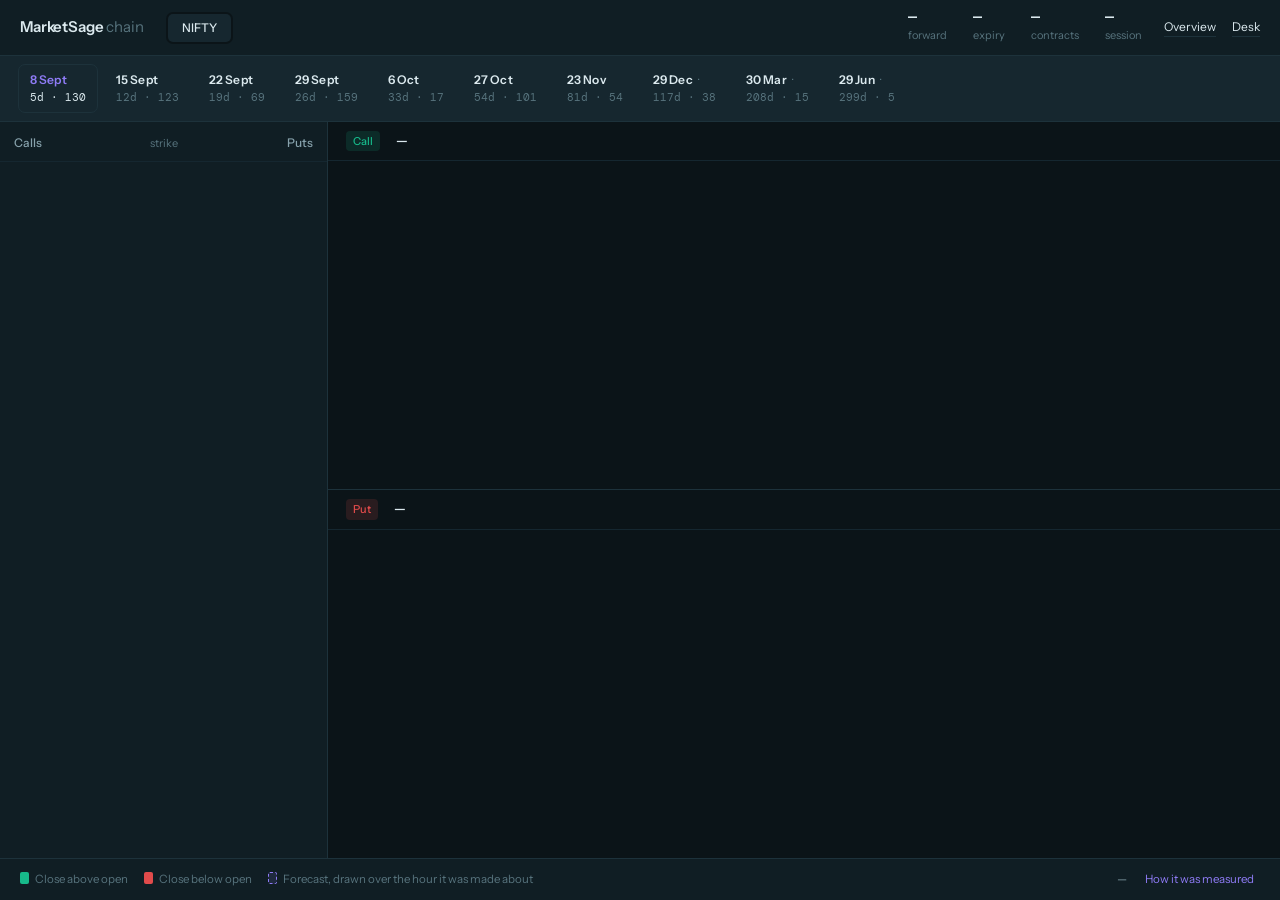
==== commit 734b45ed: "Every live call and put, not the front expiry's band The ladder was built for one expiry. NIFTY list" ====
--- a/services/dashboard/chart.html
+++ b/services/dashboard/chart.html
@@ -124,9 +124,13 @@
    intrinsic aspect ratio, so setting width/height to redraw at device pixel
    density changed the layout, which fired resize, which redrew. The page froze.
    Absolutely positioned inside a sized box, it cannot influence its own size. */
-.plot { position:relative; flex:1; min-height:0; }
-.plot canvas { position:absolute; inset:0; width:100%; height:100%; display:block;
-               cursor:crosshair; }
+.plot { position:relative; flex:1; min-height:0; cursor:crosshair; }
+.plot canvas { position:absolute; inset:0; width:100%; height:100%; display:block; }
+/* The crosshair is its own layer. Redrawing 375 candles on every mousemove was
+   both wasteful and the thing that made the resize cycle expensive enough to
+   hang; the price layer is now painted when the data or the box changes, and
+   pointer movement clears and repaints only this. */
+.plot canvas.over { pointer-events:none; }
 
 /* ---- footer ---------------------------------------------------------- */
 .foot {
@@ -156,6 +160,36 @@
 td.win { color:var(--up); } td.lose { color:var(--down); }
 dialog .close { margin-top:18px; color:var(--fore); font-size:12px; }
 
+/* The expiry rail. The chain stays the spine of this page - this is the other
+   axis it is read on, and it is a rail rather than a dropdown because NIFTY
+   lists eighteen expiries and which ones are crowded is itself information:
+   four weeklies in a row, then months, then a long tail nobody trades. A
+   dropdown would have hidden that behind a click. */
+.rail {
+  display:flex; gap:6px; overflow-x:auto; padding:8px 18px;
+  border-bottom:1px solid var(--rule); background:var(--raise);
+  scrollbar-width:thin;
+}
+.rail button {
+  flex:0 0 auto; display:flex; flex-direction:column; gap:1px; align-items:flex-start;
+  padding:6px 11px; border-radius:7px; border:1px solid transparent;
+  background:transparent; color:var(--faint); cursor:pointer; line-height:1.25;
+  font:inherit; text-align:left;
+}
+.rail button b { font-size:12px; font-weight:600; color:var(--text); letter-spacing:.01em; }
+.rail button i { font-style:normal; font-size:10.5px; font-family:var(--mono); }
+.rail button:hover { background:var(--sink); }
+.rail button[aria-selected="true"] {
+  border-color:var(--rule); background:var(--sink); color:var(--text);
+}
+.rail button[aria-selected="true"] b { color:var(--fore); }
+/* An expiry with no future behind it gets candles and no forecast. Marked on
+   the rail rather than only in the footer, so the absence is visible before
+   the payload is opened rather than after. */
+.rail button.nofc b::after {
+  content:"·"; margin-left:5px; color:var(--faint); font-weight:400;
+}
+
 @media (max-width:900px) {
   .body { flex-direction:column; }
   .chain { width:auto; max-height:36vh; border-right:none; border-bottom:1px solid var(--rule); }
@@ -172,11 +206,14 @@
     <div class="switch" id="switch"></div>
     <div class="readout">
       <div><b id="fwd">—</b><i id="fwdName">forward</i></div>
-      <div><b id="expiry">—</b><i>expiry</i></div>
+      <div><b id="expiry">—</b><i id="dte">expiry</i></div>
+      <div><b id="count">—</b><i id="listed">contracts</i></div>
       <div><b id="day">—</b><i id="asOf">session</i></div>
     </div>
     <nav class="nav"><a href="index.html">Overview</a><a href="desk.html">Desk</a></nav>
   </div>
+
+  <div class="rail" id="rail" role="tablist" aria-label="Expiry"></div>
 
   <div class="body">
     <section class="chain">
@@ -192,7 +229,10 @@
           <div class="ohlc" id="ceOhlc"></div>
           <span class="iv" id="ceIv"></span>
         </header>
-        <div class="plot"><canvas id="ceChart"></canvas></div>
+        <div class="plot" id="cePlot">
+          <canvas id="ceChart"></canvas>
+          <canvas id="ceOver" class="over"></canvas>
+        </div>
       </section>
       <section class="pane">
         <header>
@@ -201,7 +241,10 @@
           <div class="ohlc" id="peOhlc"></div>
           <span class="iv" id="peIv"></span>
         </header>
-        <div class="plot"><canvas id="peChart"></canvas></div>
+        <div class="plot" id="pePlot">
+          <canvas id="peChart"></canvas>
+          <canvas id="peOver" class="over"></canvas>
+        </div>
       </section>
     </div>
   </div>
@@ -234,7 +277,12 @@
 const css = n => getComputedStyle(document.documentElement).getPropertyValue(n).trim();
 const fmt = (n, d = 2) => n.toLocaleString("en-IN", { minimumFractionDigits: d, maximumFractionDigits: d });
 
-let meta = IDX.underlyings[0];
+// Two selections, not one. `under` is the index; `meta` is one of its expiries
+// and is what everything on the page is actually about - its own money, its own
+// strike grid, its own forward and its own score. Keeping the expiry in a
+// variable called `meta` is deliberate: it is the unit this page draws.
+let under = IDX.underlyings[0];
+let meta = under.expiries[0];
 let data = null;          // the loaded payload for `meta`
 let strike = meta.atm;
 const loaded = {};
@@ -247,15 +295,47 @@
   return String(Math.floor(t / 60)).padStart(2, "0") + ":" + String(t % 60).padStart(2, "0");
 }
 
-function load(u) {
-  if (loaded[u.name]) return Promise.resolve(loaded[u.name]);
+// One payload per expiry, fetched when that expiry is opened and kept after.
+// The index knows every rung of every expiry - counts, money, grid, score - so
+// the rail and the header are right before anything is downloaded; what arrives
+// on demand is the candles, which are all of the weight.
+function load(e) {
+  if (loaded[e.global]) return Promise.resolve(loaded[e.global]);
   return new Promise((resolve, reject) => {
     const s = document.createElement("script");
-    s.src = u.file;
-    s.onload = () => { loaded[u.name] = window[u.global]; resolve(loaded[u.name]); };
-    s.onerror = () => reject(new Error(`${u.file} did not load`));
+    s.src = e.file;
+    s.onload = () => {
+      if (!window[e.global]) { reject(new Error(`${e.file} defined no ${e.global}`)); return; }
+      loaded[e.global] = window[e.global];
+      resolve(loaded[e.global]);
+    };
+    s.onerror = () => reject(new Error(`${e.file} did not load`));
     document.head.appendChild(s);
   });
+}
+
+const DAY_MS = 86400000;
+const shortDate = iso => new Date(iso + "T00:00:00").toLocaleDateString("en-IN",
+  { day: "numeric", month: "short" });
+const daysTo = iso =>
+  Math.round((new Date(iso + "T00:00:00") - new Date(IDX.day + "T00:00:00")) / DAY_MS);
+
+/* ---- the expiry rail ------------------------------------------------- */
+function drawRail() {
+  $("rail").innerHTML = under.expiries.map((e, i) => {
+    const dte = daysTo(e.expiry);
+    const cold = e.forward.basis === "carried" ? " nofc" : "";
+    return `<button role="tab" class="${cold.trim()}" data-i="${i}"
+      aria-selected="${e.expiry === meta.expiry}"
+      title="${e.contracts} of ${e.listed} listed contracts traded; ${e.charted} have enough bars to chart${
+        cold ? "; no listed future expires this late, so no forecast is drawn" : ""}">
+      <b>${shortDate(e.expiry)}</b><i>${dte}d · ${e.contracts}</i></button>`;
+  }).join("");
+  for (const b of $("rail").querySelectorAll("button")) {
+    b.onclick = () => openExpiry(under.expiries[Number(b.dataset.i)]);
+  }
+  const on = $("rail").querySelector('[aria-selected="true"]');
+  if (on) on.scrollIntoView({ inline: "center", block: "nearest" });
 }
 
 /* ---- the ladder ------------------------------------------------------ */
@@ -272,9 +352,15 @@
   const rows = ladder();
   $("strikeCount").textContent = `${rows.length} strikes`;
   $("rows").innerHTML = rows.map(r => {
+    // Each rung carries the minute it was read. The board is swept one
+    // contract at a time at the endpoint's own pace, so two rungs are hours
+    // apart on a bad day and the ladder should be able to say so when asked.
     const cell = (c, side) => c
-      ? `<span class="${side}${c.chartable ? "" : " no"}">${fmt(c.last)}</span>`
-      : `<span class="${side} no">–</span>`;
+      ? `<span class="${side}${c.chartable ? "" : " no"}" title="${
+          c.bars} bars, last printed ${c.last_print}, read ${c.read_at || "—"}${
+          c.chartable ? "" : "; too thin to chart"}"
+        >${fmt(c.last)}</span>`
+      : `<span class="${side} no" title="listed, no prints today">–</span>`;
     // A call is in the money below the forward, a put above it.
     const ceItm = r.strike < meta.forward.close ? " itm" : "";
     const peItm = r.strike > meta.forward.close ? " itm" : "";
@@ -311,10 +397,11 @@
   cv.getContext("2d").setTransform(r, 0, 0, r, 0, 0);
 }
 
-// Everything the crosshair needs, recomputed on each draw and stashed per canvas.
+// Everything the crosshair layer needs, recomputed when the price layer is
+// painted and stashed against the pane it belongs to.
 const frames = new WeakMap();
 
-function draw(cv, s, hover) {
+function draw(cv, s) {
   fit(cv);
   const ctx = cv.getContext("2d");
   const W = cv.clientWidth, H = cv.clientHeight;
@@ -338,7 +425,7 @@
 
   let lo = Infinity, hi = -Infinity, vMax = 0;
   for (const b of rec) { if (b[3] < lo) lo = b[3]; if (b[2] > hi) hi = b[2]; if (b[5] > vMax) vMax = b[5]; }
-  for (const p of proj) { if (p.l < lo) lo = p.l; if (p.h > hi) hi = p.h; }
+  for (const p of proj) { if (p[3] < lo) lo = p[3]; if (p[2] > hi) hi = p[2]; }
   const range = (hi - lo) || 1;
   const pad = range * 0.06;
   lo -= pad; hi += pad;
@@ -359,12 +446,12 @@
 
   // The forecast sits behind the record, as a band it cannot be mistaken for.
   if (proj.length) {
-    const x0 = x(proj[0].m) - bw;
+    const x0 = x(proj[0][0]) - bw;
     ctx.fillStyle = css("--fore-soft");
     ctx.beginPath();
-    ctx.moveTo(x(proj[0].m), y(proj[0].h));
-    for (const p of proj) ctx.lineTo(x(p.m), y(p.h));
-    for (let i = proj.length - 1; i >= 0; i--) ctx.lineTo(x(proj[i].m), y(proj[i].l));
+    ctx.moveTo(x(proj[0][0]), y(proj[0][2]));
+    for (const p of proj) ctx.lineTo(x(p[0]), y(p[2]));
+    for (let i = proj.length - 1; i >= 0; i--) ctx.lineTo(x(proj[i][0]), y(proj[i][3]));
     ctx.closePath(); ctx.fill();
 
     ctx.strokeStyle = "rgba(142,123,245,.45)";
@@ -398,24 +485,34 @@
   // What was claimed: hollow, dashed, and wider than a minute bar so the two
   // are never one glance apart. Body is the interquartile range, because a
   // driftless forward's open and close are the same number to two decimals.
-  const pw = Math.max(9, bw * 3.2);
+  // A bar a minute now, not eight coarsening steps, so these are the width of
+  // a candle rather than three of them. Every third is drawn as a box; the rest
+  // carry the band and the median line, because sixty dashed boxes in an hour
+  // is a hatch pattern rather than a set of bars.
+  const pw = Math.max(3, bw * 1.15);
+  const anchorM = proj.length ? proj[0][0] : 0;
   for (const p of proj) {
-    const cx = Math.round(x(p.m)) + 0.5;
-    ctx.strokeStyle = css("--fore"); ctx.lineWidth = 1.2;
+    const cx = Math.round(x(p[0])) + 0.5;
+    ctx.strokeStyle = css("--fore"); ctx.lineWidth = 1;
     ctx.setLineDash([3, 2]);
-    ctx.beginPath(); ctx.moveTo(cx, y(p.h)); ctx.lineTo(cx, y(p.l)); ctx.stroke();
+    ctx.beginPath(); ctx.moveTo(cx, y(p[2])); ctx.lineTo(cx, y(p[3])); ctx.stroke();
     ctx.setLineDash([]);
     // Filled, but at a quarter opacity and in a colour no traded price uses.
     // A dashed outline alone came out as a bare vertical line at these widths -
     // legibility and honesty are not in tension here, the colour carries it.
-    const top = y(p.q75), h = Math.max(4, y(p.q25) - top);
+    const top = y(p[6]), h = Math.max(2, y(p[5]) - top);
     ctx.fillStyle = "rgba(142,123,245,.26)";
     ctx.fillRect(cx - pw / 2, top, pw, h);
-    ctx.setLineDash([3, 2]);
-    ctx.strokeRect(cx - pw / 2, top, pw, h);
-    ctx.setLineDash([]);
-    ctx.lineWidth = 1.8;
-    ctx.beginPath(); ctx.moveTo(cx - pw / 2, y(p.c)); ctx.lineTo(cx + pw / 2, y(p.c)); ctx.stroke();
+    if ((p[0] - anchorM) % 5 === 0) {
+      ctx.strokeStyle = css("--fore");
+      ctx.setLineDash([3, 2]);
+      ctx.strokeRect(cx - pw / 2, top, pw, h);
+      ctx.setLineDash([]);
+    }
+    ctx.strokeStyle = css("--fore"); ctx.lineWidth = 1.4;
+    ctx.beginPath();
+    ctx.moveTo(cx - pw / 2, y(p[4])); ctx.lineTo(cx + pw / 2, y(p[4]));
+    ctx.stroke();
   }
 
   // Time axis.
@@ -442,32 +539,39 @@
   ctx.fillText(fmt(lastC, 1), W - PAD.r + 9, ly + 4);
 
   frames.set(cv, { rec, x, y, first, last, span, W, H, priceH, lo, hi });
-  if (hover !== undefined) crosshair(cv, hover);
-}
-
-function crosshair(cv, px) {
-  const f = frames.get(cv);
-  if (!f) return;
-  const ctx = cv.getContext("2d");
+}
+
+function crosshair(price, over, px) {
+  // Draws on the overlay only. Nothing here touches the price layer, so moving
+  // the pointer costs a clear and a few lines rather than 375 candles.
+  fit(over);
+  const ctx = over.getContext("2d");
+  const f = frames.get(price);
+  ctx.clearRect(0, 0, over.clientWidth, over.clientHeight);
+  if (!f) return null;
+
   const m = Math.round(f.first + (px - PAD.l) / (f.W - PAD.l - PAD.r) * f.span);
   let bar = null, best = Infinity;
   for (const b of f.rec) { const d = Math.abs(b[0] - m); if (d < best) { best = d; bar = b; } }
-  if (!bar || best > 4) return;
+  if (!bar || best > 4) return null;
 
   const cx = Math.round(f.x(bar[0])) + 0.5;
-  ctx.save();
-  ctx.strokeStyle = "rgba(219,233,238,.22)"; ctx.setLineDash([2, 3]); ctx.lineWidth = 1;
+  const yy = Math.round(f.y(bar[4])) + 0.5;
+  ctx.strokeStyle = "rgba(219,233,238,.26)"; ctx.setLineDash([2, 3]); ctx.lineWidth = 1;
   ctx.beginPath(); ctx.moveTo(cx, PAD.t); ctx.lineTo(cx, PAD.t + f.priceH); ctx.stroke();
-  const yy = Math.round(f.y(bar[4])) + 0.5;
   ctx.beginPath(); ctx.moveTo(PAD.l, yy); ctx.lineTo(f.W - PAD.r, yy); ctx.stroke();
   ctx.setLineDash([]);
 
-  ctx.fillStyle = css("--raise");
+  ctx.fillStyle = css("--fore");
   ctx.fillRect(f.W - PAD.r + 3, yy - 9, PAD.r - 6, 18);
-  ctx.fillStyle = css("--text"); ctx.font = `11px ${css("--mono")}`;
+  ctx.fillStyle = "#0B1418"; ctx.font = `500 11px ${css("--mono")}`;
   ctx.fillText(fmt(bar[4], 1), f.W - PAD.r + 9, yy + 4);
-  ctx.restore();
   return bar;
+}
+
+function clearCross(over) {
+  fit(over);
+  over.getContext("2d").clearRect(0, 0, over.clientWidth, over.clientHeight);
 }
 
 function readout(el, bar) {
@@ -478,18 +582,32 @@
     + `<span><em>Vol</em> ${bar[5].toLocaleString("en-IN")}</span>`;
 }
 
-function wire(cv, out) {
-  cv.onmousemove = e => {
-    const r = cv.getBoundingClientRect();
-    const s = seriesFor(cv.id === "ceChart" ? "CE" : "PE");
-    draw(cv, s);
-    readout($(out), crosshair(cv, e.clientX - r.left));
+function wire(right, plotId, priceId, overId, out) {
+  const plot = $(plotId), price = $(priceId), over = $(overId);
+  plot.onmousemove = e => {
+    const r = plot.getBoundingClientRect();
+    readout($(out), crosshair(price, over, e.clientX - r.left));
   };
-  cv.onmouseleave = () => {
-    const s = seriesFor(cv.id === "ceChart" ? "CE" : "PE");
-    draw(cv, s);
-    lastBar($(out), s);
+  plot.onmouseleave = () => {
+    clearCross(over);
+    lastBar($(out), seriesFor(right));
   };
+
+  // A ResizeObserver rather than window.resize: the pane changes size when the
+  // ladder wraps or a pane is added, neither of which resizes the window. The
+  // last size is remembered so a repaint that does not change the box cannot
+  // schedule another one - which is the loop that froze this page.
+  let last = "";
+  new ResizeObserver(entries => {
+    const { width, height } = entries[0].contentRect;
+    const key = `${Math.round(width)}x${Math.round(height)}`;
+    if (key === last) return;
+    last = key;
+    requestAnimationFrame(() => {
+      draw(price, seriesFor(right));
+      clearCross(over);
+    });
+  }).observe(plot);
 }
 
 function lastBar(el, s) {
@@ -501,36 +619,69 @@
   for (const b of $("rows").querySelectorAll(".row")) {
     b.setAttribute("aria-current", String(Number(b.dataset.k) === strike));
   }
-  for (const [right, name, cv, out, iv] of [
-    ["CE", "ceName", "ceChart", "ceOhlc", "ceIv"],
-    ["PE", "peName", "peChart", "peOhlc", "peIv"],
+  for (const [right, name, cv, over, out, iv] of [
+    ["CE", "ceName", "ceChart", "ceOver", "ceOhlc", "ceIv"],
+    ["PE", "peName", "peChart", "peOver", "peOhlc", "peIv"],
   ]) {
     const s = seriesFor(right);
     $(name).textContent = `${strike.toLocaleString("en-IN")} ${right}`;
     $(iv).textContent = s && s.iv !== null ? `implied vol ${(s.iv * 100).toFixed(1)}%`
       : s ? "implied vol not invertible" : "";
     draw($(cv), s);
+    clearCross($(over));
     lastBar($(out), s);
   }
 }
 
 function header() {
-  $("fwd").textContent = fmt(meta.forward.close);
-  $("fwdName").textContent = meta.forward.symbol;
-  $("expiry").textContent = new Date(meta.expiry).toLocaleDateString("en-IN",
+  const fwd = meta.forward;
+  $("fwd").textContent = fwd.close === null ? "—" : fmt(fwd.close);
+  $("fwdName").textContent = fwd.basis === "same-cycle"
+    ? fwd.symbol
+    : `${fwd.symbol} (${fwd.basis})`;
+  $("expiry").textContent = shortDate(meta.expiry);
+  const dte = daysTo(meta.expiry);
+  $("dte").textContent = dte === 0 ? "expires today" : `${dte}d to expiry`;
+
+  $("count").textContent = meta.contracts.toLocaleString("en-IN");
+  $("listed").textContent = `of ${meta.listed} listed traded · ${meta.charted} charted`;
+
+  $("day").textContent = new Date(IDX.day + "T00:00:00").toLocaleDateString("en-IN",
     { day: "numeric", month: "short" });
-  $("day").textContent = new Date(IDX.day).toLocaleDateString("en-IN",
-    { day: "numeric", month: "short" });
-  $("asOf").textContent = `real candles to ${meta.as_of}`;
+  // A window, not an instant. Every contract is its own request, so a board of
+  // this size is read over hours and a single "as of" would be a claim about
+  // rungs it was never true for.
+  $("asOf").textContent = meta.read_from && meta.read_from !== meta.as_of
+    ? `swept ${meta.read_from}–${meta.as_of}`
+    : `read at ${meta.as_of || "—"}`;
 
   const sc = meta.score;
-  $("verdict").innerHTML = `Forecast <b>${sc.verdict.split(" - ")[0]}</b>`;
+  const drawn = sc.horizons.length > 0;
+  $("verdict").innerHTML = drawn
+    ? `Forecast <b>${sc.verdict.split(" - ")[0]}</b>`
+    : `<b>No forecast on this expiry</b> — ${sc.verdict.replace(/^not projected - /, "")}`;
+  $("openScore").hidden = !drawn;
+  if (!drawn) return;
+
+  // Whether the forecast was anchored inside the session or at its live edge is
+  // the difference between a claim a reader can check on this page and one they
+  // cannot. It used to be asserted; it is now read off the data.
+  const live = data && data.series.length
+    ? data.series[0].anchor === clock(
+        data.series[0].recorded[data.series[0].recorded.length - 1][0], data.open)
+    : false;
   $("scoreText").textContent =
     `Each contract's implied volatility is inverted from its own price against the future's `
-    + `price from the same minute, then the forward is diffused without drift — so the only `
-    + `thing genuinely forecast is time decay. The session is over, so the forecast is anchored `
-    + `inside it and drawn over the hour that actually followed. Measured against `
-    + `"${sc.baseline}" over every minute of ${sc.measured_on}:`;
+    + `price from the same minute — discounted to this expiry, since the future rarely shares `
+    + `it — then the forward is diffused without drift, so the only thing genuinely forecast `
+    + `is time decay. `
+    + (live
+        ? `The session is still running, so the forecast starts at the last minute recorded and `
+          + `nothing has happened yet to check it against. `
+        : `The session is over, so the forecast is anchored inside it and drawn over the hour `
+          + `that actually followed. `)
+    + `Measured against "${sc.baseline}" over every minute of ${sc.measured_on}, on this `
+    + `expiry alone:`;
   $("scoreTable").innerHTML =
     "<tr><th>Horizon</th><th>n</th><th>Forecast MAE</th><th>Baseline MAE</th><th>Better by</th></tr>"
     + sc.horizons.map(h => {
@@ -542,23 +693,23 @@
   $("scoreCaveat").textContent = sc.caveat.charAt(0).toUpperCase() + sc.caveat.slice(1) + ".";
 }
 
-async function show(u) {
-  meta = u;
-  data = await load(u);
-  // The projected bars carry a clock time; the recorded ones carry an index.
-  // Give the projection an index too, once, rather than parsing in the draw loop.
-  const [oh, om] = data.open.split(":").map(Number);
-  for (const s of data.series) {
-    for (const p of s.projected) {
-      const [h, m] = p.t.split(":").map(Number);
-      p.m = h * 60 + m - oh * 60 - om;
-    }
-  }
-  if (!data.series.some(s => s.strike === strike)) strike = meta.atm;
+async function openExpiry(e) {
+  meta = e;
+  drawRail();
+  data = await load(e);
+  // No conversion pass over the series any more: the projection ships on the
+  // same minute-since-open axis the recorded bars use.
+  if (!data.chain.some(c => c.strike === strike)) strike = meta.atm;
   header();
   drawLadder();
   paint();
   scrollToCurrent();
+}
+
+async function showUnderlying(u) {
+  under = u;
+  strike = u.expiries[0].atm;
+  await openExpiry(u.expiries[0]);
 }
 
 function init() {
@@ -569,19 +720,16 @@
       for (const o of $("switch").querySelectorAll("button")) {
         o.setAttribute("aria-pressed", String(o === b));
       }
-      const u = IDX.underlyings[Number(b.dataset.i)];
-      strike = u.atm;
-      await show(u);
+      await showUnderlying(IDX.underlyings[Number(b.dataset.i)]);
     };
   }
-  wire($("ceChart"), "ceOhlc");
-  wire($("peChart"), "peOhlc");
+  wire("CE", "cePlot", "ceChart", "ceOver", "ceOhlc");
+  wire("PE", "pePlot", "peChart", "peOver", "peOhlc");
   $("openScore").onclick = () => $("scoreBox").showModal();
   $("closeScore").onclick = () => $("scoreBox").close();
 
-  let t;
-  window.addEventListener("resize", () => { clearTimeout(t); t = setTimeout(paint, 120); });
-  show(meta);
+  // No window.resize handler: each pane observes its own box, above.
+  showUnderlying(under);
 }
 init();
 </script>
